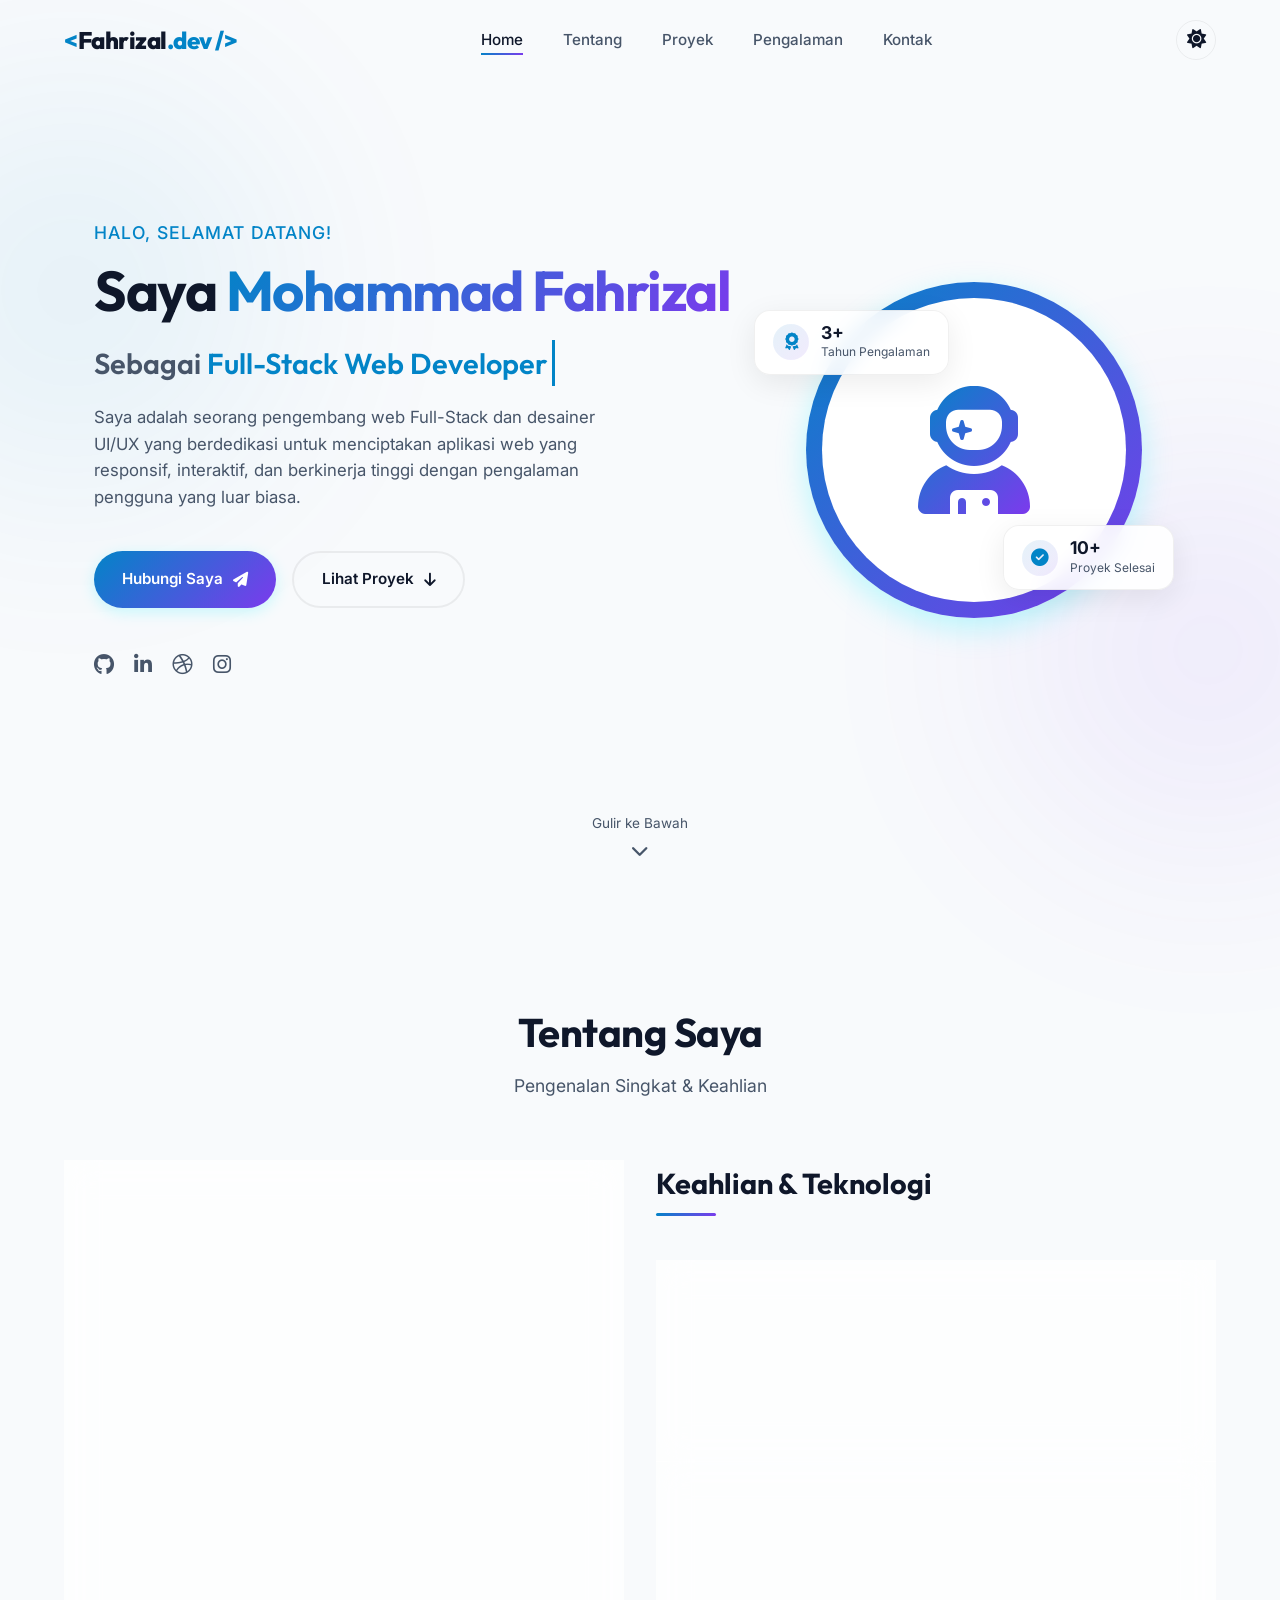
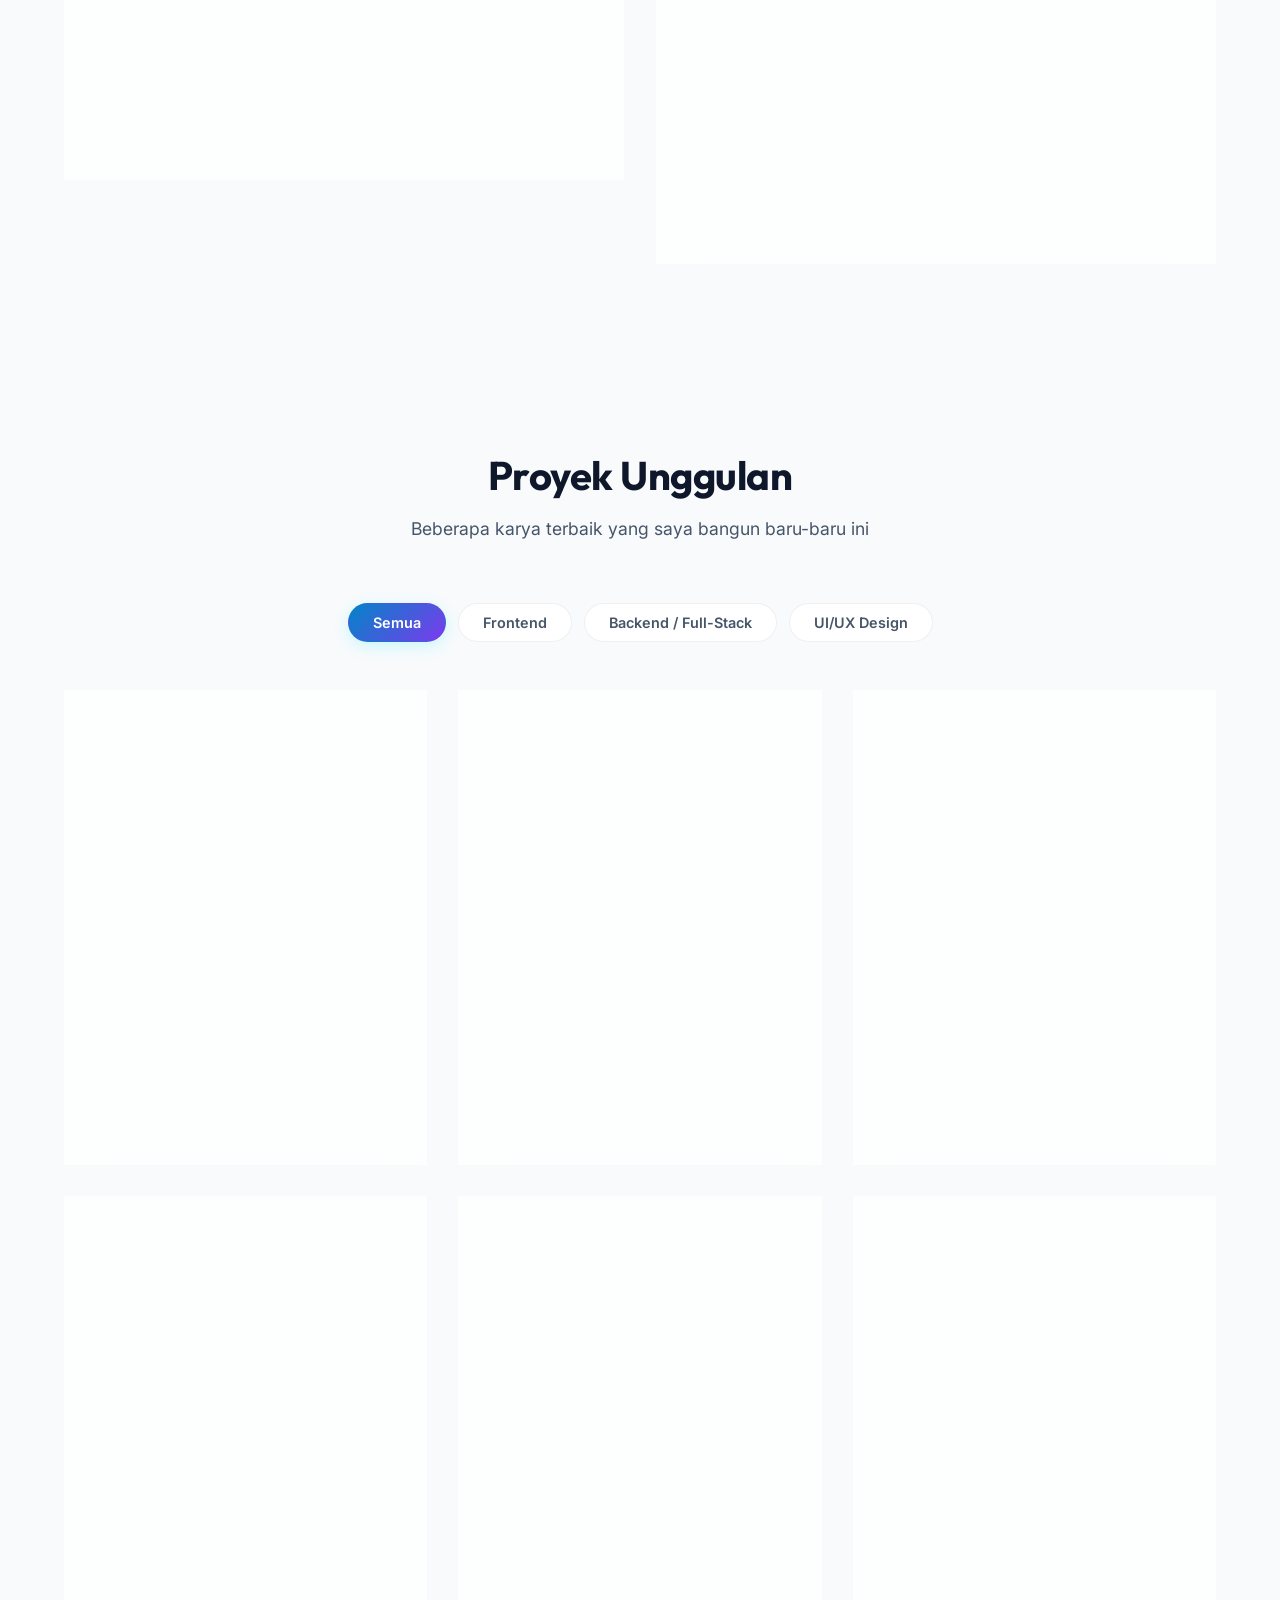
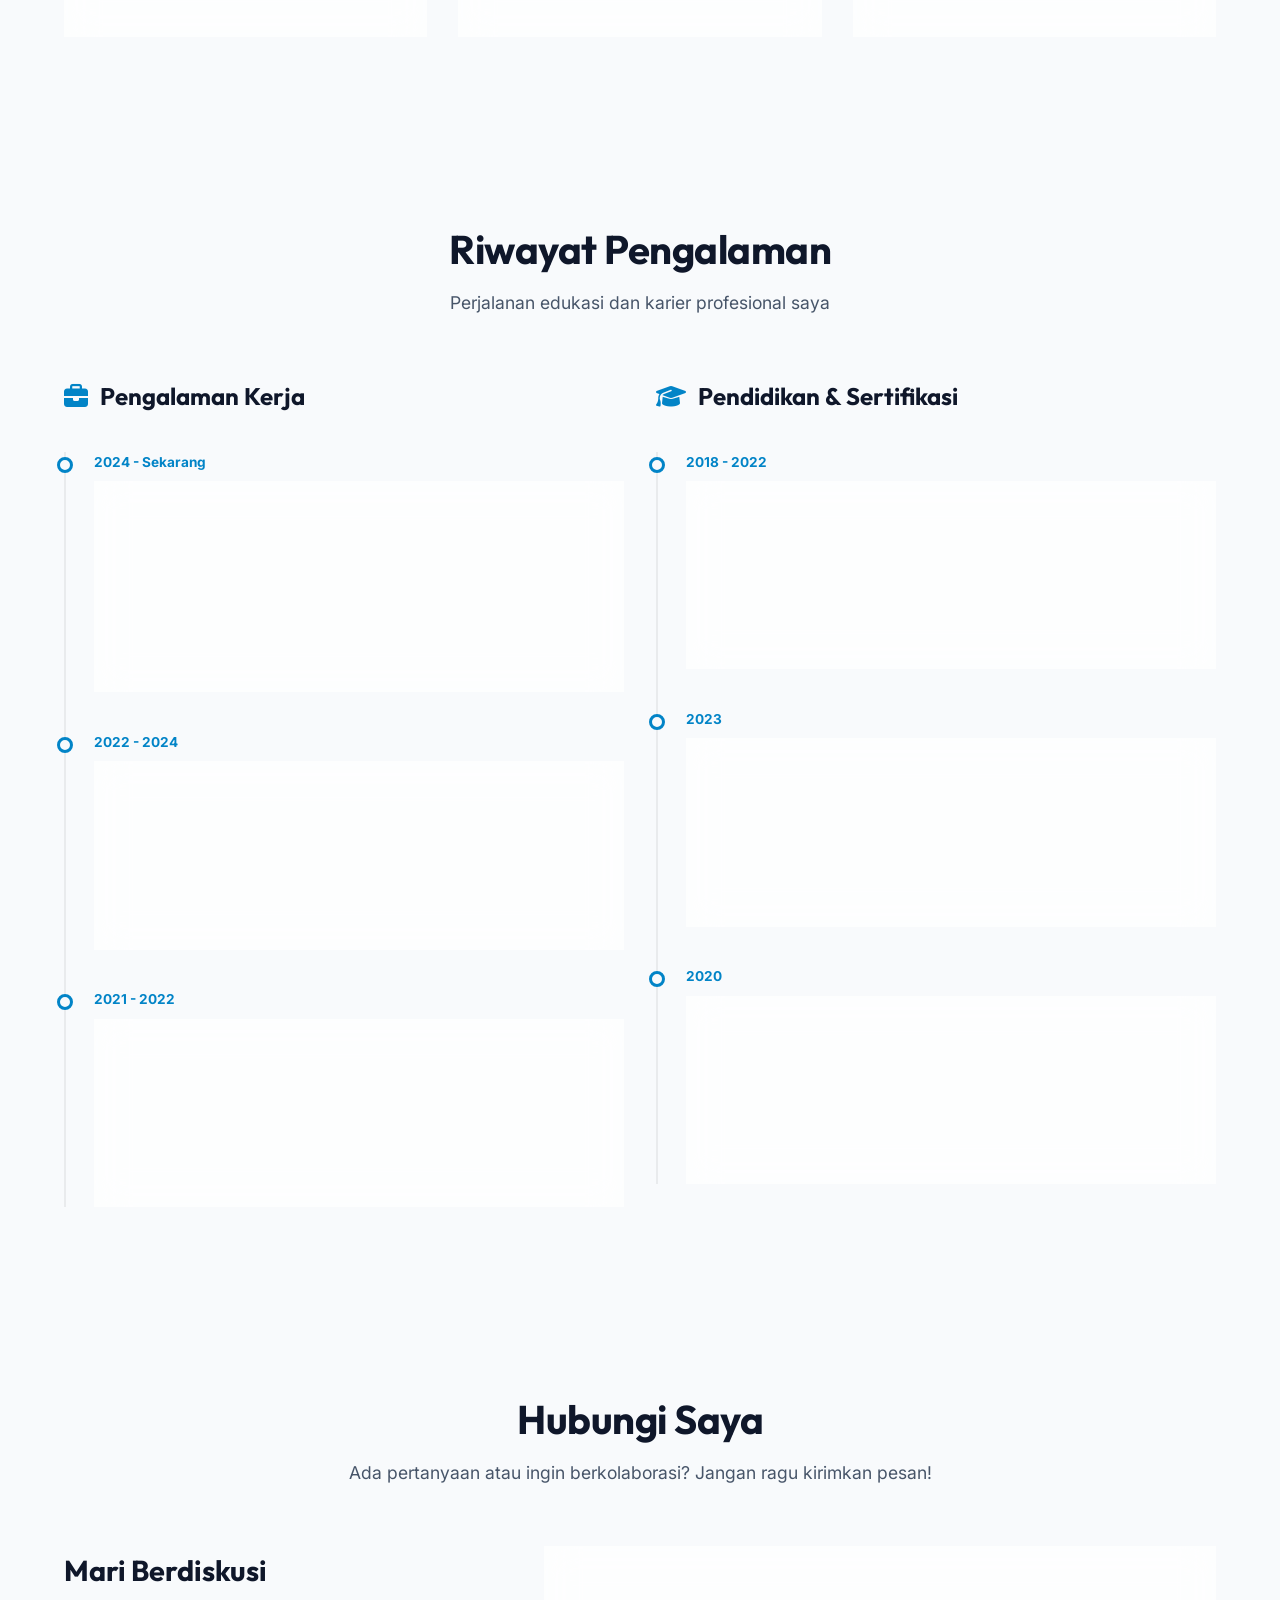
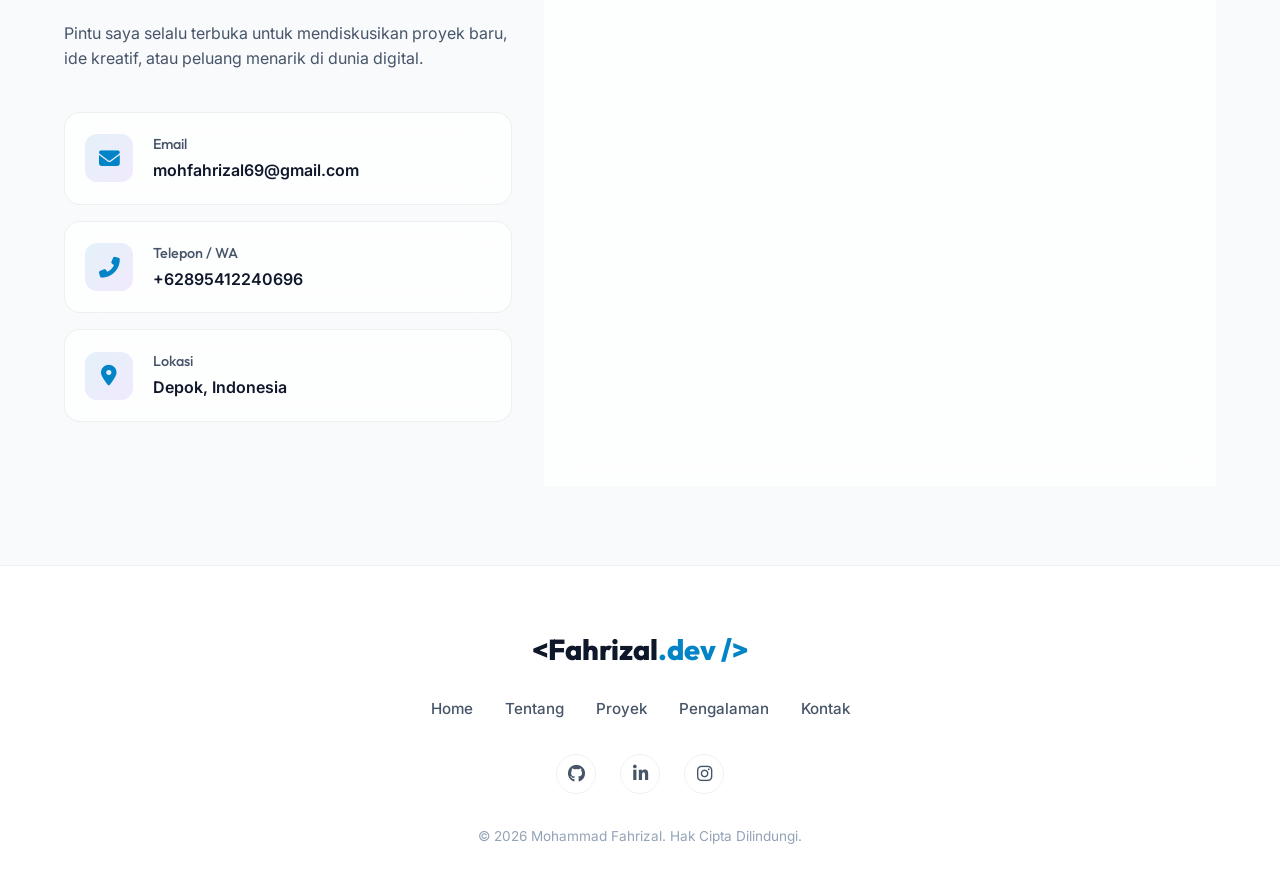
==== index.html @ 033b3521 "Add files via upload" ====
<!DOCTYPE html>
<html lang="id" data-theme="dark">

<head>
    <meta charset="UTF-8">
    <meta name="viewport" content="width=device-width, initial-scale=1.0">
    <meta name="description"
        content="Portofolio Mohammad Fahrizal - Full-Stack Web Developer & UI/UX Designer. Menampilkan proyek terbaru, keahlian, dan riwayat pengalaman.">
    <meta name="keywords"
        content="Mohammad Fahrizal, Portofolio, Web Developer, UI/UX Designer, Frontend Developer, Backend Developer, Indonesia">
    <meta name="author" content="Mohammad Fahrizal">
    <title>Mohammad Fahrizal | Portofolio Pribadi</title>

    <!-- Google Fonts -->
    <link rel="preconnect" href="https://fonts.googleapis.com">
    <link rel="preconnect" href="https://fonts.gstatic.com" crossorigin>
    <link
        href="https://fonts.googleapis.com/css2?family=Inter:wght@300;400;500;600;700&family=Outfit:wght@300;400;500;600;700;800&display=swap"
        rel="stylesheet">

    <!-- Font Awesome Icons -->
    <link rel="stylesheet" href="https://cdnjs.cloudflare.com/ajax/libs/font-awesome/6.4.0/css/all.min.css">

    <!-- Custom CSS -->
    <link rel="stylesheet" href="style.css">
</head>

<body>
    <!-- Background Elements -->
    <div class="blobblob blob-1"></div>
    <div class="blobblob blob-2"></div>

    <!-- Header / Navbar -->
    <header class="header" id="header">
        <div class="nav-container">
            <a href="#home" class="logo" id="nav-logo">
                <span class="logo-accent">&lt;</span>Fahrizal<span class="logo-accent">.dev /&gt;</span>
            </a>

            <nav class="nav-menu" id="nav-menu">
                <ul class="nav-list">
                    <li><a href="#home" class="nav-link active-link" id="link-home">Home</a></li>
                    <li><a href="#about" class="nav-link" id="link-about">Tentang</a></li>
                    <li><a href="#projects" class="nav-link" id="link-projects">Proyek</a></li>
                    <li><a href="#experience" class="nav-link" id="link-experience">Pengalaman</a></li>
                    <li><a href="#contact" class="nav-link" id="link-contact">Kontak</a></li>
                </ul>
            </nav>

            <div class="nav-actions">
                <!-- Theme Toggle Button -->
                <button class="theme-toggle" id="theme-toggle" aria-label="Ubah Tema">
                    <i class="fas fa-moon" id="theme-icon"></i>
                </button>

                <!-- Burger Button -->
                <button class="burger-menu" id="burger-menu" aria-label="Buka Menu">
                    <span class="bar"></span>
                    <span class="bar"></span>
                    <span class="bar"></span>
                </button>
            </div>
        </div>
    </header>

    <main>
        <!-- Home / Hero Section -->
        <section class="home section" id="home">
            <div class="home-container container grid">
                <div class="home-content">
                    <span class="home-subtitle" id="hero-subtitle-intro">Halo, Selamat Datang!</span>
                    <h1 class="home-title" id="hero-title">Saya <span class="gradient-text">Mohammad Fahrizal</span>
                    </h1>
                    <h2 class="home-typewriter">Sebagai <span id="typewriter-text" class="accent-text"></span><span
                            class="cursor">&nbsp;</span></h2>
                    <p class="home-description" id="hero-description">
                        Saya adalah seorang pengembang web Full-Stack dan desainer UI/UX yang berdedikasi untuk
                        menciptakan aplikasi web yang responsif, interaktif, dan berkinerja tinggi dengan pengalaman
                        pengguna yang luar biasa.
                    </p>
                    <div class="home-buttons">
                        <a href="#contact" class="btn btn-primary" id="btn-hero-contact">Hubungi Saya <i
                                class="fas fa-paper-plane"></i></a>
                        <a href="#projects" class="btn btn-outline" id="btn-hero-projects">Lihat Proyek <i
                                class="fas fa-arrow-down"></i></a>
                    </div>
                    <div class="home-social">
                        <a href="https://github.com" target="_blank" class="home-social-icon" id="hero-social-github"
                            title="GitHub"><i class="fab fa-github"></i></a>
                        <a href="https://linkedin.com" target="_blank" class="home-social-icon"
                            id="hero-social-linkedin" title="LinkedIn"><i class="fab fa-linkedin-in"></i></a>
                        <a href="https://dribbble.com" target="_blank" class="home-social-icon"
                            id="hero-social-dribbble" title="Dribbble"><i class="fab fa-dribbble"></i></a>
                        <a href="https://instagram.com" target="_blank" class="home-social-icon"
                            id="hero-social-instagram" title="Instagram"><i class="fab fa-instagram"></i></a>
                    </div>
                </div>
                <div class="home-img-container">
                    <div class="home-img-wrapper">
                        <!-- Profile Image Frame -->
                        <div class="home-img-bg"></div>
                        <div class="home-img-avatar">
                            <i class="fas fa-user-astronaut avatar-placeholder"></i>
                        </div>
                    </div>
                    <!-- Stats Floating Cards -->
                    <div class="floating-badge badge-1">
                        <span class="badge-icon"><i class="fas fa-award"></i></span>
                        <div class="badge-text">
                            <span class="badge-num">3+</span>
                            <span class="badge-title">Tahun Pengalaman</span>
                        </div>
                    </div>
                    <div class="floating-badge badge-2">
                        <span class="badge-icon"><i class="fas fa-check-circle"></i></span>
                        <div class="badge-text">
                            <span class="badge-num">10+</span>
                            <span class="badge-title">Proyek Selesai</span>
                        </div>
                    </div>
                </div>
            </div>
            <a href="#about" class="scroll-down" id="scroll-down-btn">
                <span class="scroll-down-text">Gulir ke Bawah</span>
                <i class="fas fa-chevron-down scroll-down-icon"></i>
            </a>
        </section>

        <!-- About Section -->
        <section class="about section" id="about">
            <h2 class="section-title text-center" id="about-section-title">Tentang Saya</h2>
            <span class="section-subtitle text-center" id="about-section-subtitle">Pengenalan Singkat & Keahlian</span>

            <div class="about-container container grid">
                <div class="about-info card glass">
                    <h3 class="about-heading" id="about-heading">Siapa Saya?</h3>
                    <p class="about-text" id="about-text-p1">
                        Saya adalah Web Developer yang berbasis di Indonesia. Saya memiliki passion yang mendalam
                        terhadap teknologi web, seni visual, dan desain antarmuka. Saya senang memecahkan masalah yang
                        kompleks dan mengubahnya menjadi aplikasi web yang intuitif dan elegan.
                    </p>
                    <p class="about-text" id="about-text-p2">
                        Dalam membangun aplikasi, saya selalu fokus pada kualitas kode, performa, aksesibilitas, dan
                        antarmuka pengguna yang menarik (UI/UX). Saya berkomitmen untuk terus belajar mengikuti
                        perkembangan teknologi terbaru guna memberikan solusi digital terbaik.
                    </p>
                    <div class="about-personal-details">
                        <div class="detail-item">
                            <span class="detail-label">Lokasi:</span>
                            <span class="detail-val">Depok, Indonesia</span>
                        </div>
                        <div class="detail-item">
                            <span class="detail-label">Status Pekerjaan:</span>
                            <span class="detail-val text-accent">Tersedia untuk Freelance & Full-time</span>
                        </div>
                    </div>
                    <div class="about-action">
                        <a href="#" class="btn btn-primary" id="btn-download-cv">Unduh CV <i
                                class="fas fa-download"></i></a>
                    </div>
                </div>

                <div class="about-skills">
                    <h3 class="about-heading" id="skills-heading">Keahlian & Teknologi</h3>
                    <div class="skills-categories">
                        <div class="skills-category card glass">
                            <h4 class="category-title"><i class="fas fa-code text-cyan"></i> Frontend</h4>
                            <div class="skills-tags">
                                <span class="skill-tag">HTML5</span>
                                <span class="skill-tag">CSS3 / SASS</span>
                                <span class="skill-tag">JavaScript (ES6+)</span>
                                <span class="skill-tag">TypeScript</span>
                                <span class="skill-tag">React.js</span>
                                <span class="skill-tag">Next.js</span>
                                <span class="skill-tag">TailwindCSS</span>
                            </div>
                        </div>

                        <div class="skills-category card glass">
                            <h4 class="category-title"><i class="fas fa-server text-purple"></i> Backend & DB</h4>
                            <div class="skills-tags">
                                <span class="skill-tag">Node.js</span>
                                <span class="skill-tag">Express.js</span>
                                <span class="skill-tag">RESTful API</span>
                                <span class="skill-tag">GraphQL</span>
                                <span class="skill-tag">MySQL / PostgreSQL</span>
                                <span class="skill-tag">MongoDB</span>
                                <span class="skill-tag">Firebase</span>
                            </div>
                        </div>

                        <div class="skills-category card glass">
                            <h4 class="category-title"><i class="fas fa-toolbox text-pink"></i> Tools & Desain</h4>
                            <div class="skills-tags">
                                <span class="skill-tag">Git / GitHub</span>
                                <span class="skill-tag">VS Code</span>
                                <span class="skill-tag">Figma</span>
                                <span class="skill-tag">Adobe Photoshop</span>
                                <span class="skill-tag">Docker</span>
                                <span class="skill-tag">Vercel / Netlify</span>
                            </div>
                        </div>
                    </div>
                </div>
            </div>
        </section>

        <!-- Projects Section -->
        <section class="projects section" id="projects">
            <h2 class="section-title text-center" id="projects-section-title">Proyek Unggulan</h2>
            <span class="section-subtitle text-center" id="projects-section-subtitle">Beberapa karya terbaik yang saya
                bangun baru-baru ini</span>

            <div class="projects-container container">
                <!-- Filter Tabs -->
                <div class="project-filters" id="project-filters">
                    <button class="filter-btn active" data-filter="all" id="filter-all">Semua</button>
                    <button class="filter-btn" data-filter="frontend" id="filter-frontend">Frontend</button>
                    <button class="filter-btn" data-filter="backend" id="filter-backend">Backend / Full-Stack</button>
                    <button class="filter-btn" data-filter="design" id="filter-design">UI/UX Design</button>
                </div>

                <!-- Projects Grid -->
                <div class="projects-grid" id="projects-grid">
                    <!-- Project 1 -->
                    <div class="project-card card glass" data-category="frontend" id="project-1">
                        <div class="project-img-wrapper">
                            <div class="project-img-placeholder gradient-1">
                                <i class="fas fa-shopping-cart project-icon"></i>
                            </div>
                            <div class="project-overlay">
                                <button class="btn btn-small btn-primary view-details-btn" data-project-id="1">Lihat
                                    Detail</button>
                            </div>
                        </div>
                        <div class="project-content">
                            <span class="project-category-tag">Frontend</span>
                            <h3 class="project-title">E-Commerce Space Store</h3>
                            <p class="project-desc">Aplikasi web toko online futuristik dengan tema antariksa, keranjang
                                belanja interaktif, dan checkout multi-langkah.</p>
                            <div class="project-tech-tags">
                                <span class="tech-tag">React.js</span>
                                <span class="tech-tag">Tailwind CSS</span>
                                <span class="tech-tag">Context API</span>
                            </div>
                        </div>
                    </div>

                    <!-- Project 2 -->
                    <div class="project-card card glass" data-category="backend" id="project-2">
                        <div class="project-img-wrapper">
                            <div class="project-img-placeholder gradient-2">
                                <i class="fas fa-tasks project-icon"></i>
                            </div>
                            <div class="project-overlay">
                                <button class="btn btn-small btn-primary view-details-btn" data-project-id="2">Lihat
                                    Detail</button>
                            </div>
                        </div>
                        <div class="project-content">
                            <span class="project-category-tag">Full-Stack</span>
                            <h3 class="project-title">Task Management API & Dashboard</h3>
                            <p class="project-desc">Sistem manajemen tugas tim dengan otentikasi JWT, role-based access
                                control, dan diagram analitik real-time.</p>
                            <div class="project-tech-tags">
                                <span class="tech-tag">Next.js</span>
                                <span class="tech-tag">Express.js</span>
                                <span class="tech-tag">MongoDB</span>
                            </div>
                        </div>
                    </div>

                    <!-- Project 3 -->
                    <div class="project-card card glass" data-category="design" id="project-3">
                        <div class="project-img-wrapper">
                            <div class="project-img-placeholder gradient-3">
                                <i class="fas fa-leaf project-icon"></i>
                            </div>
                            <div class="project-overlay">
                                <button class="btn btn-small btn-primary view-details-btn" data-project-id="3">Lihat
                                    Detail</button>
                            </div>
                        </div>
                        <div class="project-content">
                            <span class="project-category-tag">UI/UX Design</span>
                            <h3 class="project-title">EcoTravel Mobile App</h3>
                            <p class="project-desc">Desain antarmuka aplikasi pemesanan tiket wisata ramah lingkungan di
                                Figma, lengkap dengan prototipe interaktif.</p>
                            <div class="project-tech-tags">
                                <span class="tech-tag">Figma</span>
                                <span class="tech-tag">UI/UX</span>
                                <span class="tech-tag">Prototyping</span>
                            </div>
                        </div>
                    </div>

                    <!-- Project 4 -->
                    <div class="project-card card glass" data-category="frontend" id="project-4">
                        <div class="project-img-wrapper">
                            <div class="project-img-placeholder gradient-4">
                                <i class="fas fa-cloud-sun project-icon"></i>
                            </div>
                            <div class="project-overlay">
                                <button class="btn btn-small btn-primary view-details-btn" data-project-id="4">Lihat
                                    Detail</button>
                            </div>
                        </div>
                        <div class="project-content">
                            <span class="project-category-tag">Frontend</span>
                            <h3 class="project-title">Weather Dashboard Insight</h3>
                            <p class="project-desc">Peta pemantau cuaca interaktif dengan integrasi OpenWeatherMap API,
                                grafik perubahan suhu, dan ramalan 7 hari.</p>
                            <div class="project-tech-tags">
                                <span class="tech-tag">HTML5 / CSS3</span>
                                <span class="tech-tag">JavaScript ES6</span>
                                <span class="tech-tag">Chart.js</span>
                            </div>
                        </div>
                    </div>

                    <!-- Project 5 -->
                    <div class="project-card card glass" data-category="backend" id="project-5">
                        <div class="project-img-wrapper">
                            <div class="project-img-placeholder gradient-5">
                                <i class="fas fa-comments project-icon"></i>
                            </div>
                            <div class="project-overlay">
                                <button class="btn btn-small btn-primary view-details-btn" data-project-id="5">Lihat
                                    Detail</button>
                            </div>
                        </div>
                        <div class="project-content">
                            <span class="project-category-tag">Full-Stack</span>
                            <h3 class="project-title">ChatRoom App Real-time</h3>
                            <p class="project-desc">Aplikasi ruang obrolan langsung (real-time chat) berbasis kanal
                                dengan notifikasi instan dan berbagi berkas.</p>
                            <div class="project-tech-tags">
                                <span class="tech-tag">Node.js</span>
                                <span class="tech-tag">Socket.io</span>
                                <span class="tech-tag">React.js</span>
                            </div>
                        </div>
                    </div>

                    <!-- Project 6 -->
                    <div class="project-card card glass" data-category="design" id="project-6">
                        <div class="project-img-wrapper">
                            <div class="project-img-placeholder gradient-6">
                                <i class="fas fa-pizza-slice project-icon"></i>
                            </div>
                            <div class="project-overlay">
                                <button class="btn btn-small btn-primary view-details-btn" data-project-id="6">Lihat
                                    Detail</button>
                            </div>
                        </div>
                        <div class="project-content">
                            <span class="project-category-tag">UI/UX Design</span>
                            <h3 class="project-title">Foodiez Delivery UI Kit</h3>
                            <p class="project-desc">Desain sistem dan kit UI aplikasi pesan-antar makanan sehat, dengan
                                fokus pada navigasi cepat dan visual yang menggugah selera.</p>
                            <div class="project-tech-tags">
                                <span class="tech-tag">Figma</span>
                                <span class="tech-tag">Design System</span>
                                <span class="tech-tag">Wireframing</span>
                            </div>
                        </div>
                    </div>
                </div>
            </div>
        </section>

        <!-- Experience Timeline Section -->
        <section class="experience section" id="experience">
            <h2 class="section-title text-center" id="experience-section-title">Riwayat Pengalaman</h2>
            <span class="section-subtitle text-center" id="experience-section-subtitle">Perjalanan edukasi dan karier
                profesional saya</span>

            <div class="experience-container container grid">
                <!-- Pekerjaan -->
                <div class="timeline-wrapper">
                    <h3 class="timeline-title-main" id="work-experience-title"><i class="fas fa-briefcase"></i>
                        Pengalaman Kerja</h3>
                    <div class="timeline">
                        <div class="timeline-item">
                            <div class="timeline-dot"></div>
                            <div class="timeline-date">2024 - Sekarang</div>
                            <div class="timeline-content card glass">
                                <h4 class="timeline-item-title">Senior Web Developer</h4>
                                <p class="timeline-company">TechInnovate Solutions, Jakarta</p>
                                <p class="timeline-text">
                                    Memimpin tim pengembangan frontend untuk membangun sistem dashboard analitik
                                    internal berskala besar. Meningkatkan performa pemuatan aplikasi web sebesar 40%
                                    melalui teknik code-splitting dan optimasi bundel.
                                </p>
                            </div>
                        </div>

                        <div class="timeline-item">
                            <div class="timeline-dot"></div>
                            <div class="timeline-date">2022 - 2024</div>
                            <div class="timeline-content card glass">
                                <h4 class="timeline-item-title">Full-Stack Web Developer</h4>
                                <p class="timeline-company">NexaDigital Studio, Bandung</p>
                                <p class="timeline-text">
                                    Mengembangkan, memelihara, dan merilis 10+ proyek e-commerce dan aplikasi web kustom
                                    untuk klien berskala menengah. Bekerja dengan React, Node.js, Express, dan
                                    PostgreSQL.
                                </p>
                            </div>
                        </div>

                        <div class="timeline-item">
                            <div class="timeline-dot"></div>
                            <div class="timeline-date">2021 - 2022</div>
                            <div class="timeline-content card glass">
                                <h4 class="timeline-item-title">Junior Frontend Developer</h4>
                                <p class="timeline-company">CreativePixels Agency, Jakarta</p>
                                <p class="timeline-text">
                                    Mengkonversi desain Figma piksel-sempurna menjadi file HTML, CSS, dan JavaScript
                                    interaktif dengan transisi halus dan struktur SEO-friendly.
                                </p>
                            </div>
                        </div>
                    </div>
                </div>

                <!-- Pendidikan -->
                <div class="timeline-wrapper">
                    <h3 class="timeline-title-main" id="education-experience-title"><i
                            class="fas fa-graduation-cap"></i> Pendidikan & Sertifikasi</h3>
                    <div class="timeline">
                        <div class="timeline-item">
                            <div class="timeline-dot"></div>
                            <div class="timeline-date">2018 - 2022</div>
                            <div class="timeline-content card glass">
                                <h4 class="timeline-item-title">S1 Teknik Informatika</h4>
                                <p class="timeline-company">Universitas Bina Nusantara, Jakarta</p>
                                <p class="timeline-text">
                                    Lulus dengan predikat Cum Laude. Aktif dalam organisasi kemahasiswaan bidang riset
                                    pemrograman dan memenangkan kompetisi peretasan (Hackathon) tingkat kampus.
                                </p>
                            </div>
                        </div>

                        <div class="timeline-item">
                            <div class="timeline-dot"></div>
                            <div class="timeline-date">2023</div>
                            <div class="timeline-content card glass">
                                <h4 class="timeline-item-title">Certified React Developer</h4>
                                <p class="timeline-company">Udacity Academy / Google Career Certificates</p>
                                <p class="timeline-text">
                                    Program sertifikasi intensif mencakup State Management lanjut (Redux, Context API),
                                    optimalisasi performa React, Hooks kustom, dan pengujian komponen.
                                </p>
                            </div>
                        </div>

                        <div class="timeline-item">
                            <div class="timeline-dot"></div>
                            <div class="timeline-date">2020</div>
                            <div class="timeline-content card glass">
                                <h4 class="timeline-item-title">UI/UX Specialization Course</h4>
                                <p class="timeline-company">Interaction Design Foundation (IxDF)</p>
                                <p class="timeline-text">
                                    Mempelajari prinsip desain antarmuka, psikologi pengguna, riset persona,
                                    wireframing, perancangan prototipe interaktif, dan uji keterpakaian (usability
                                    testing).
                                </p>
                            </div>
                        </div>
                    </div>
                </div>
            </div>
        </section>

        <!-- Contact Section -->
        <section class="contact section" id="contact">
            <h2 class="section-title text-center" id="contact-section-title">Hubungi Saya</h2>
            <span class="section-subtitle text-center" id="contact-section-subtitle">Ada pertanyaan atau ingin
                berkolaborasi? Jangan ragu kirimkan pesan!</span>

            <div class="contact-container container grid">
                <!-- Info Kontak -->
                <div class="contact-info">
                    <h3 class="contact-heading" id="contact-info-heading">Mari Berdiskusi</h3>
                    <p class="contact-text" id="contact-info-text">
                        Pintu saya selalu terbuka untuk mendiskusikan proyek baru, ide kreatif, atau peluang menarik di
                        dunia digital.
                    </p>

                    <div class="contact-details">
                        <div class="contact-card card glass">
                            <i class="fas fa-envelope contact-card-icon"></i>
                            <div>
                                <h4 class="contact-card-title">Email</h4>
                                <a href="mailto:mohfahrizal69@gmail.com"
                                    class="contact-card-link">mohfahrizal69@gmail.com</a>
                            </div>
                        </div>

                        <div class="contact-card card glass">
                            <i class="fas fa-phone-alt contact-card-icon"></i>
                            <div>
                                <h4 class="contact-card-title">Telepon / WA</h4>
                                <a href="https://wa.me/62895412240696" target="_blank"
                                    class="contact-card-link">+62895412240696</a>
                            </div>
                        </div>

                        <div class="contact-card card glass">
                            <i class="fas fa-map-marker-alt contact-card-icon"></i>
                            <div>
                                <h4 class="contact-card-title">Lokasi</h4>
                                <span class="contact-card-text">Depok, Indonesia</span>
                            </div>
                        </div>
                    </div>
                </div>

                <!-- Formulir Kontak -->
                <div class="contact-form-wrapper card glass">
                    <form action="#" class="contact-form" id="contact-form">
                        <div class="form-grid">
                            <div class="form-group">
                                <label for="form-name" class="form-label">Nama Lengkap</label>
                                <input type="text" id="form-name" name="name" class="form-input"
                                    placeholder="Masukkan nama Anda" required>
                                <span class="form-error" id="name-error">Nama tidak boleh kosong</span>
                            </div>

                            <div class="form-group">
                                <label for="form-email" class="form-label">Alamat Email</label>
                                <input type="email" id="form-email" name="email" class="form-input"
                                    placeholder="Masukkan email Anda" required>
                                <span class="form-error" id="email-error">Masukkan email yang valid</span>
                            </div>
                        </div>

                        <div class="form-group">
                            <label for="form-subject" class="form-label">Subjek</label>
                            <input type="text" id="form-subject" name="subject" class="form-input"
                                placeholder="Subjek pesan" required>
                            <span class="form-error" id="subject-error">Subjek tidak boleh kosong</span>
                        </div>

                        <div class="form-group">
                            <label for="form-message" class="form-label">Pesan</label>
                            <textarea id="form-message" name="message" class="form-input form-textarea"
                                placeholder="Tuliskan pesan Anda di sini..." required></textarea>
                            <span class="form-error" id="message-error">Pesan tidak boleh kosong</span>
                        </div>

                        <button type="submit" class="btn btn-primary btn-block" id="btn-submit-contact">
                            <span>Kirim Pesan</span> <i class="fas fa-paper-plane"></i>
                        </button>

                        <!-- Form Status Message -->
                        <div class="form-status" id="form-status">
                            <!-- Succes or Error message populated via JS -->
                        </div>
                    </form>
                </div>
            </div>
        </section>
    </main>

    <!-- Footer -->
    <footer class="footer">
        <div class="footer-container container">
            <h2 class="footer-logo">&lt;Fahrizal<span class="logo-accent">.dev /&gt;</span></h2>
            <ul class="footer-links">
                <li><a href="#home">Home</a></li>
                <li><a href="#about">Tentang</a></li>
                <li><a href="#projects">Proyek</a></li>
                <li><a href="#experience">Pengalaman</a></li>
                <li><a href="#contact">Kontak</a></li>
            </ul>
            <div class="footer-social">
                <a href="https://github.com" target="_blank" class="footer-social-icon"><i
                        class="fab fa-github"></i></a>
                <a href="https://linkedin.com" target="_blank" class="footer-social-icon"><i
                        class="fab fa-linkedin-in"></i></a>
                <a href="https://instagram.com" target="_blank" class="footer-social-icon"><i
                        class="fab fa-instagram"></i></a>
            </div>
            <p class="footer-copy">&copy; 2026 Mohammad Fahrizal. Hak Cipta Dilindungi.</p>
        </div>
    </footer>

    <!-- Back to Top -->
    <a href="#home" class="scroll-top" id="scroll-top" aria-label="Kembali ke Atas">
        <i class="fas fa-arrow-up"></i>
    </a>

    <!-- Project Details Modal (Hidden by Default) -->
    <div class="modal" id="project-modal" aria-hidden="true" role="dialog">
        <div class="modal-overlay" id="modal-overlay"></div>
        <div class="modal-container card glass">
            <button class="modal-close" id="modal-close" aria-label="Tutup Detail Proyek">
                <i class="fas fa-times"></i>
            </button>
            <div class="modal-content" id="modal-content-area">
                <!-- Populated Dynamically via JavaScript -->
            </div>
        </div>
    </div>

    <!-- Custom Script -->
    <script src="script.js"></script>
</body>

</html>
---- style.css ----
/* ==========================================
   DESIGN SYSTEM & VARIABLES
   ========================================== */
:root {
    /* Color Palette - Dark Theme (Default) */
    --bg-primary: #0b0f19;
    --bg-secondary: #111827;
    --bg-card: rgba(17, 24, 39, 0.7);
    --border-color: rgba(255, 255, 255, 0.08);
    
    --text-primary: #f3f4f6;
    --text-secondary: #9ca3af;
    --text-muted: #6b7280;
    
    --accent-color: #00f2fe;
    --accent-secondary: #9b5de5;
    --accent-pink: #ff007f;
    --gradient-accent: linear-gradient(135deg, #00f2fe 0%, #9b5de5 100%);
    --gradient-badge: linear-gradient(135deg, rgba(0, 242, 254, 0.1) 0%, rgba(155, 93, 229, 0.1) 100%);
    --glow-shadow: 0 0 20px rgba(0, 242, 254, 0.15);
    
    /* Layout */
    --header-height: 80px;
    --border-radius-sm: 8px;
    --border-radius-md: 16px;
    --border-radius-lg: 24px;
    --transition-fast: 0.2s ease;
    --transition-normal: 0.3s ease;
    --transition-slow: 0.5s ease;
}

/* Light Theme Variables */
[data-theme="light"] {
    --bg-primary: #f8fafc;
    --bg-secondary: #ffffff;
    --bg-card: rgba(255, 255, 255, 0.75);
    --border-color: rgba(0, 0, 0, 0.06);
    
    --text-primary: #0f172a;
    --text-secondary: #475569;
    --text-muted: #94a3b8;
    
    --accent-color: #0284c7;
    --accent-secondary: #7c3aed;
    --accent-pink: #db2777;
    --gradient-accent: linear-gradient(135deg, #0284c7 0%, #7c3aed 100%);
    --gradient-badge: linear-gradient(135deg, rgba(2, 132, 199, 0.1) 0%, rgba(124, 58, 237, 0.1) 100%);
    --glow-shadow: 0 4px 20px rgba(2, 132, 199, 0.1);
}

/* ==========================================
   BASE & RESET STYLES
   ========================================== */
* {
    margin: 0;
    padding: 0;
    box-sizing: border-box;
}

html {
    scroll-behavior: smooth;
}

body {
    font-family: 'Inter', sans-serif;
    background-color: var(--bg-primary);
    color: var(--text-primary);
    line-height: 1.6;
    overflow-x: hidden;
    transition: background-color var(--transition-normal), color var(--transition-normal);
}

h1, h2, h3, h4, h5, h6 {
    font-family: 'Outfit', sans-serif;
    font-weight: 700;
    color: var(--text-primary);
}

a {
    text-decoration: none;
    color: inherit;
    transition: color var(--transition-fast);
}

ul {
    list-style: none;
}

img {
    max-width: 100%;
    height: auto;
    display: block;
}

button, input, textarea {
    font-family: inherit;
    font-size: inherit;
    border: none;
    outline: none;
    background: none;
}

/* Custom Scrollbar */
::-webkit-scrollbar {
    width: 8px;
}

::-webkit-scrollbar-track {
    background: var(--bg-primary);
}

::-webkit-scrollbar-thumb {
    background: var(--border-color);
    border-radius: 4px;
}

::-webkit-scrollbar-thumb:hover {
    background: var(--text-muted);
}

/* ==========================================
   REUSABLE UTILITIES & LAYOUTS
   ========================================== */
.container {
    max-width: 1200px;
    margin: 0 auto;
    padding: 0 24px;
}

.grid {
    display: grid;
    gap: 32px;
}

.section {
    padding: 100px 0 80px;
}

.section-title {
    font-size: 2.5rem;
    margin-bottom: 8px;
    position: relative;
    letter-spacing: -0.5px;
}

.section-subtitle {
    display: block;
    font-size: 1.1rem;
    color: var(--text-secondary);
    margin-bottom: 60px;
    font-weight: 400;
}

.text-center {
    text-align: center;
}

.text-accent {
    color: var(--accent-color);
}

.gradient-text {
    background: var(--gradient-accent);
    -webkit-background-clip: text;
    -webkit-text-fill-color: transparent;
    background-clip: text;
}

.accent-text {
    color: var(--accent-color);
}

/* Glassmorphism Card Style */
.card.glass {
    background: var(--bg-card);
    backdrop-filter: blur(16px) saturate(120%);
    -webkit-backdrop-filter: blur(16px) saturate(120%);
    border: 1px solid var(--border-color);
    border-radius: var(--border-radius-md);
    transition: transform var(--transition-normal), box-shadow var(--transition-normal), border-color var(--transition-normal);
}

.card.glass:hover {
    transform: translateY(-5px);
    border-color: rgba(0, 242, 254, 0.3);
    box-shadow: var(--glow-shadow);
}

/* Buttons */
.btn {
    display: inline-flex;
    align-items: center;
    justify-content: center;
    gap: 10px;
    padding: 14px 28px;
    border-radius: 50px;
    font-weight: 600;
    font-size: 0.95rem;
    cursor: pointer;
    transition: all var(--transition-normal);
}

.btn-primary {
    background: var(--gradient-accent);
    color: #ffffff;
    box-shadow: 0 4px 15px rgba(0, 242, 254, 0.2);
}

.btn-primary:hover {
    box-shadow: 0 6px 20px rgba(0, 242, 254, 0.4);
    transform: translateY(-2px);
}

.btn-outline {
    border: 2px solid var(--border-color);
    color: var(--text-primary);
}

.btn-outline:hover {
    background: var(--gradient-accent);
    color: #ffffff;
    border-color: transparent;
    transform: translateY(-2px);
    box-shadow: 0 6px 20px rgba(0, 242, 254, 0.2);
}

.btn-small {
    padding: 8px 16px;
    font-size: 0.85rem;
}

.btn-block {
    width: 100%;
}

/* Ambient Background Blobs */
.blobblob {
    position: absolute;
    width: 400px;
    height: 400px;
    border-radius: 50%;
    filter: blur(120px);
    opacity: 0.15;
    z-index: -2;
    pointer-events: none;
    transition: all var(--transition-slow);
}

[data-theme="light"] .blobblob {
    opacity: 0.08;
}

.blob-1 {
    top: 10%;
    left: -10%;
    background-color: var(--accent-color);
    animation: floatBlob 20s infinite alternate;
}

.blob-2 {
    top: 50%;
    right: -10%;
    background-color: var(--accent-secondary);
    animation: floatBlob 25s infinite alternate-reverse;
}

@keyframes floatBlob {
    0% { transform: translate(0, 0) scale(1); }
    50% { transform: translate(50px, -80px) scale(1.1); }
    100% { transform: translate(-30px, 40px) scale(0.9); }
}

/* ==========================================
   HEADER & NAVIGATION
   ========================================== */
.header {
    position: fixed;
    top: 0;
    left: 0;
    width: 100%;
    height: var(--header-height);
    z-index: 100;
    transition: background-color var(--transition-normal), border-bottom var(--transition-normal);
}

.header.scroll-header {
    background-color: rgba(11, 15, 25, 0.8);
    backdrop-filter: blur(12px);
    border-bottom: 1px solid var(--border-color);
}

[data-theme="light"] .header.scroll-header {
    background-color: rgba(248, 250, 252, 0.8);
}

.nav-container {
    height: 100%;
    display: flex;
    align-items: center;
    justify-content: space-between;
    max-width: 1200px;
    margin: 0 auto;
    padding: 0 24px;
}

.logo {
    font-family: 'Outfit', sans-serif;
    font-size: 1.5rem;
    font-weight: 800;
    color: var(--text-primary);
    letter-spacing: -0.5px;
}

.logo-accent {
    color: var(--accent-color);
}

.nav-list {
    display: flex;
    gap: 40px;
}

.nav-link {
    font-weight: 500;
    font-size: 0.95rem;
    color: var(--text-secondary);
    position: relative;
}

.nav-link:hover, .nav-link.active-link {
    color: var(--text-primary);
}

.nav-link::after {
    content: '';
    position: absolute;
    width: 0;
    height: 2px;
    bottom: -6px;
    left: 0;
    background: var(--gradient-accent);
    transition: width var(--transition-normal);
}

.nav-link:hover::after, .nav-link.active-link::after {
    width: 100%;
}

.nav-actions {
    display: flex;
    align-items: center;
    gap: 16px;
}

.theme-toggle {
    font-size: 1.2rem;
    color: var(--text-primary);
    cursor: pointer;
    width: 40px;
    height: 40px;
    display: flex;
    align-items: center;
    justify-content: center;
    border-radius: 50%;
    border: 1px solid var(--border-color);
    transition: background-color var(--transition-fast);
}

.theme-toggle:hover {
    background-color: var(--border-color);
}

.burger-menu {
    display: none;
    flex-direction: column;
    justify-content: space-between;
    width: 30px;
    height: 20px;
    cursor: pointer;
}

.burger-menu .bar {
    width: 100%;
    height: 2px;
    background-color: var(--text-primary);
    border-radius: 2px;
    transition: all var(--transition-fast);
}

/* Mobile Navbar Active Menu */
@media screen and (max-width: 768px) {
    .burger-menu {
        display: flex;
    }
    
    .nav-menu {
        position: fixed;
        top: var(--header-height);
        right: -100%;
        width: 80%;
        max-width: 300px;
        height: calc(100vh - var(--header-height));
        background-color: var(--bg-secondary);
        border-left: 1px solid var(--border-color);
        padding: 40px 24px;
        transition: right var(--transition-normal);
        z-index: 99;
    }
    
    .nav-menu.show-menu {
        right: 0;
    }
    
    .nav-list {
        flex-direction: column;
        gap: 32px;
    }
    
    .nav-link {
        font-size: 1.1rem;
    }
    
    /* Burger Menu Animations */
    .burger-menu.active .bar:nth-child(1) {
        transform: translateY(9px) rotate(45deg);
    }
    .burger-menu.active .bar:nth-child(2) {
        opacity: 0;
    }
    .burger-menu.active .bar:nth-child(3) {
        transform: translateY(-9px) rotate(-45deg);
    }
}

/* ==========================================
   HOME / HERO SECTION
   ========================================== */
.home {
    min-height: 100vh;
    display: flex;
    align-items: center;
    position: relative;
    padding-top: var(--header-height);
}

.home-container {
    grid-template-columns: 1.2fr 0.8fr;
    align-items: center;
}

.home-subtitle {
    display: block;
    font-size: 1.1rem;
    font-weight: 500;
    color: var(--accent-color);
    margin-bottom: 12px;
    letter-spacing: 1px;
    text-transform: uppercase;
}

.home-title {
    font-size: 3.5rem;
    line-height: 1.15;
    margin-bottom: 16px;
    letter-spacing: -1.5px;
}

.home-typewriter {
    font-size: 1.8rem;
    font-weight: 600;
    color: var(--text-secondary);
    margin-bottom: 24px;
    height: 40px; /* Prevent layout shift */
}

.cursor {
    display: inline-block;
    width: 3px;
    background-color: var(--accent-color);
    margin-left: 4px;
    animation: blinkCursor 0.8s infinite;
}

@keyframes blinkCursor {
    0%, 100% { opacity: 0; }
    50% { opacity: 1; }
}

.home-description {
    color: var(--text-secondary);
    font-size: 1.05rem;
    margin-bottom: 40px;
    max-width: 550px;
}

.home-buttons {
    display: flex;
    gap: 16px;
    margin-bottom: 40px;
}

.home-social {
    display: flex;
    gap: 20px;
}

.home-social-icon {
    font-size: 1.3rem;
    color: var(--text-secondary);
    transition: color var(--transition-fast), transform var(--transition-fast);
}

.home-social-icon:hover {
    color: var(--accent-color);
    transform: translateY(-3px);
}

/* Hero Avatar Visual Frame */
.home-img-container {
    position: relative;
    justify-self: center;
    width: 320px;
    height: 320px;
}

.home-img-wrapper {
    position: relative;
    width: 100%;
    height: 100%;
    border-radius: 50%;
    display: flex;
    align-items: center;
    justify-content: center;
    z-index: 1;
}

.home-img-bg {
    position: absolute;
    width: 105%;
    height: 105%;
    border-radius: 50%;
    background: var(--gradient-accent);
    z-index: -1;
    animation: rotateGradient 10s linear infinite;
    box-shadow: 0 10px 30px rgba(0, 242, 254, 0.25);
}

@keyframes rotateGradient {
    0% { transform: rotate(0deg); }
    100% { transform: rotate(360deg); }
}

.home-img-avatar {
    width: 95%;
    height: 95%;
    background-color: var(--bg-secondary);
    border-radius: 50%;
    display: flex;
    align-items: center;
    justify-content: center;
    overflow: hidden;
}

.avatar-placeholder {
    font-size: 8rem;
    color: var(--text-muted);
    background: var(--gradient-accent);
    -webkit-background-clip: text;
    -webkit-text-fill-color: transparent;
    background-clip: text;
    animation: floatIcon 6s ease-in-out infinite;
}

@keyframes floatIcon {
    0%, 100% { transform: translateY(0); }
    50% { transform: translateY(-10px); }
}

/* Floating Badges */
.floating-badge {
    position: absolute;
    background: rgba(17, 24, 39, 0.85);
    backdrop-filter: blur(10px);
    border: 1px solid var(--border-color);
    border-radius: var(--border-radius-md);
    padding: 12px 18px;
    display: flex;
    align-items: center;
    gap: 12px;
    box-shadow: 0 8px 30px rgba(0, 0, 0, 0.3);
    z-index: 2;
}

[data-theme="light"] .floating-badge {
    background: rgba(255, 255, 255, 0.9);
    box-shadow: 0 8px 30px rgba(0, 0, 0, 0.08);
}

.badge-icon {
    width: 36px;
    height: 36px;
    border-radius: 50%;
    background: var(--gradient-badge);
    display: flex;
    align-items: center;
    justify-content: center;
    font-size: 1.1rem;
    color: var(--accent-color);
}

.badge-text {
    display: flex;
    flex-direction: column;
}

.badge-num {
    font-size: 1.1rem;
    font-weight: 700;
    color: var(--text-primary);
    line-height: 1.1;
}

.badge-title {
    font-size: 0.75rem;
    color: var(--text-secondary);
}

.badge-1 {
    top: 20px;
    left: -60px;
    animation: floatBadge1 5s ease-in-out infinite alternate;
}

.badge-2 {
    bottom: 20px;
    right: -40px;
    animation: floatBadge2 5s ease-in-out infinite alternate-reverse;
}

@keyframes floatBadge1 {
    0% { transform: translateY(0); }
    100% { transform: translateY(-10px); }
}

@keyframes floatBadge2 {
    0% { transform: translateY(0); }
    100% { transform: translateY(12px); }
}

/* Scroll Down Indicator */
.scroll-down {
    position: absolute;
    bottom: 40px;
    left: 50%;
    transform: translateX(-50%);
    display: flex;
    flex-direction: column;
    align-items: center;
    gap: 8px;
    font-size: 0.85rem;
    color: var(--text-secondary);
}

.scroll-down:hover {
    color: var(--text-primary);
}

.scroll-down-icon {
    font-size: 1.1rem;
    animation: bounceIcon 1.5s infinite;
}

@keyframes bounceIcon {
    0%, 20%, 50%, 80%, 100% { transform: translateY(0); }
    40% { transform: translateY(-6px); }
    60% { transform: translateY(-3px); }
}

/* ==========================================
   ABOUT & SKILLS SECTION
   ========================================== */
.about-container {
    grid-template-columns: 1fr 1fr;
    align-items: flex-start;
}

.about-info {
    padding: 40px;
}

.about-heading {
    font-size: 1.8rem;
    margin-bottom: 20px;
    position: relative;
    padding-bottom: 10px;
}

.about-heading::after {
    content: '';
    position: absolute;
    left: 0;
    bottom: 0;
    width: 60px;
    height: 3px;
    background: var(--gradient-accent);
    border-radius: 2px;
}

.about-text {
    color: var(--text-secondary);
    margin-bottom: 20px;
}

.about-personal-details {
    margin-top: 30px;
    margin-bottom: 40px;
}

.detail-item {
    display: flex;
    margin-bottom: 12px;
}

.detail-label {
    font-weight: 600;
    min-width: 140px;
    color: var(--text-primary);
}

.detail-val {
    color: var(--text-secondary);
}

/* Skills Categories */
.about-skills {
    display: flex;
    flex-direction: column;
    gap: 24px;
}

.skills-category {
    padding: 30px;
}

.category-title {
    font-size: 1.15rem;
    margin-bottom: 20px;
    display: flex;
    align-items: center;
    gap: 12px;
}

.skills-tags {
    display: flex;
    flex-wrap: wrap;
    gap: 10px;
}

.skill-tag {
    background-color: var(--bg-primary);
    border: 1px solid var(--border-color);
    color: var(--text-secondary);
    padding: 8px 16px;
    border-radius: 50px;
    font-size: 0.85rem;
    font-weight: 500;
    transition: all var(--transition-fast);
}

.skill-tag:hover {
    color: var(--accent-color);
    border-color: var(--accent-color);
    transform: scale(1.05);
}

.text-cyan { color: #00f2fe; }
.text-purple { color: #9b5de5; }
.text-pink { color: #ff007f; }

/* ==========================================
   PROJECTS GALLERY
   ========================================== */
.project-filters {
    display: flex;
    justify-content: center;
    gap: 12px;
    margin-bottom: 48px;
    flex-wrap: wrap;
}

.filter-btn {
    padding: 10px 24px;
    border-radius: 50px;
    background-color: var(--bg-secondary);
    border: 1px solid var(--border-color);
    color: var(--text-secondary);
    cursor: pointer;
    font-weight: 600;
    font-size: 0.9rem;
    transition: all var(--transition-fast);
}

.filter-btn:hover, .filter-btn.active {
    background: var(--gradient-accent);
    color: #ffffff;
    border-color: transparent;
    box-shadow: 0 4px 15px rgba(0, 242, 254, 0.2);
}

.projects-grid {
    display: grid;
    grid-template-columns: repeat(auto-fill, minmax(320px, 1fr));
    gap: 32px;
}

.project-card {
    display: flex;
    flex-direction: column;
    height: 100%;
    overflow: hidden;
}

.project-img-wrapper {
    position: relative;
    height: 200px;
    overflow: hidden;
    border-bottom: 1px solid var(--border-color);
}

.project-img-placeholder {
    width: 100%;
    height: 100%;
    display: flex;
    align-items: center;
    justify-content: center;
    font-size: 3.5rem;
    color: rgba(255, 255, 255, 0.85);
    transition: transform var(--transition-slow);
}

.gradient-1 { background: linear-gradient(135deg, #1d976c 0%, #93f9b9 100%); }
.gradient-2 { background: linear-gradient(135deg, #4e54c8 0%, #8f94fb 100%); }
.gradient-3 { background: linear-gradient(135deg, #ff416c 0%, #ff4b2b 100%); }
.gradient-4 { background: linear-gradient(135deg, #f12711 0%, #f5af19 100%); }
.gradient-5 { background: linear-gradient(135deg, #00c6ff 0%, #0072ff 100%); }
.gradient-6 { background: linear-gradient(135deg, #9b5de5 0%, #f15bb5 100%); }

.project-overlay {
    position: absolute;
    top: 0;
    left: 0;
    width: 100%;
    height: 100%;
    background-color: rgba(11, 15, 25, 0.7);
    backdrop-filter: blur(4px);
    display: flex;
    align-items: center;
    justify-content: center;
    opacity: 0;
    transition: opacity var(--transition-normal);
}

.project-card:hover .project-overlay {
    opacity: 1;
}

.project-card:hover .project-img-placeholder {
    transform: scale(1.1);
}

.project-content {
    padding: 24px;
    display: flex;
    flex-direction: column;
    flex-grow: 1;
}

.project-category-tag {
    font-size: 0.75rem;
    text-transform: uppercase;
    font-weight: 700;
    color: var(--accent-color);
    letter-spacing: 1px;
    margin-bottom: 8px;
}

.project-title {
    font-size: 1.3rem;
    margin-bottom: 12px;
}

.project-desc {
    color: var(--text-secondary);
    font-size: 0.9rem;
    margin-bottom: 20px;
    flex-grow: 1;
}

.project-tech-tags {
    display: flex;
    flex-wrap: wrap;
    gap: 8px;
}

.tech-tag {
    background-color: rgba(255, 255, 255, 0.04);
    border: 1px solid var(--border-color);
    padding: 4px 10px;
    border-radius: 4px;
    font-size: 0.75rem;
    color: var(--text-secondary);
}

[data-theme="light"] .tech-tag {
    background-color: rgba(0, 0, 0, 0.03);
}

/* ==========================================
   EXPERIENCE & EDUCATION TIMELINE
   ========================================== */
.experience-container {
    grid-template-columns: 1fr 1fr;
}

.timeline-title-main {
    font-size: 1.5rem;
    margin-bottom: 36px;
    display: flex;
    align-items: center;
    gap: 12px;
    color: var(--text-primary);
}

.timeline-title-main i {
    color: var(--accent-color);
}

.timeline {
    position: relative;
    padding-left: 28px;
    border-left: 2px solid var(--border-color);
}

.timeline-item {
    position: relative;
    margin-bottom: 40px;
}

.timeline-item:last-child {
    margin-bottom: 0;
}

.timeline-dot {
    position: absolute;
    left: -37px;
    top: 5px;
    width: 16px;
    height: 16px;
    border-radius: 50%;
    background-color: var(--bg-primary);
    border: 3px solid var(--accent-color);
    transition: all var(--transition-fast);
}

.timeline-item:hover .timeline-dot {
    background-color: var(--accent-color);
    box-shadow: 0 0 10px var(--accent-color);
}

.timeline-date {
    font-size: 0.85rem;
    font-weight: 700;
    color: var(--accent-color);
    margin-bottom: 8px;
}

.timeline-content {
    padding: 24px;
}

.timeline-item-title {
    font-size: 1.15rem;
    margin-bottom: 4px;
}

.timeline-company {
    font-size: 0.9rem;
    color: var(--text-secondary);
    font-weight: 500;
    margin-bottom: 12px;
}

.timeline-text {
    font-size: 0.9rem;
    color: var(--text-secondary);
}

/* ==========================================
   CONTACT SECTION
   ========================================== */
.contact-container {
    grid-template-columns: 0.8fr 1.2fr;
    align-items: flex-start;
}

.contact-info {
    display: flex;
    flex-direction: column;
    gap: 20px;
}

.contact-heading {
    font-size: 1.8rem;
    margin-bottom: 8px;
}

.contact-text {
    color: var(--text-secondary);
    margin-bottom: 20px;
}

.contact-details {
    display: flex;
    flex-direction: column;
    gap: 16px;
}

.contact-card {
    padding: 20px;
    display: flex;
    align-items: center;
    gap: 20px;
}

.contact-card-icon {
    width: 48px;
    height: 48px;
    border-radius: 12px;
    background: var(--gradient-badge);
    display: flex;
    align-items: center;
    justify-content: center;
    font-size: 1.3rem;
    color: var(--accent-color);
}

.contact-card-title {
    font-size: 0.9rem;
    color: var(--text-secondary);
    font-weight: 500;
    margin-bottom: 2px;
}

.contact-card-link, .contact-card-text {
    font-size: 1rem;
    font-weight: 600;
    color: var(--text-primary);
}

.contact-card-link:hover {
    color: var(--accent-color);
}

/* Contact Form */
.contact-form-wrapper {
    padding: 40px;
}

.contact-form {
    display: flex;
    flex-direction: column;
    gap: 24px;
}

.form-grid {
    display: grid;
    grid-template-columns: 1fr 1fr;
    gap: 24px;
}

.form-group {
    display: flex;
    flex-direction: column;
    gap: 8px;
}

.form-label {
    font-size: 0.85rem;
    font-weight: 600;
    color: var(--text-secondary);
}

.form-input {
    background-color: var(--bg-primary);
    border: 1px solid var(--border-color);
    border-radius: var(--border-radius-sm);
    padding: 14px 18px;
    color: var(--text-primary);
    font-size: 0.95rem;
    transition: all var(--transition-fast);
}

.form-input:focus {
    border-color: var(--accent-color);
    box-shadow: 0 0 10px rgba(0, 242, 254, 0.1);
}

.form-textarea {
    min-height: 150px;
    resize: vertical;
}

.form-error {
    color: var(--accent-pink);
    font-size: 0.75rem;
    display: none;
    margin-top: -4px;
}

.form-error.show {
    display: block;
}

.form-status {
    padding: 12px 18px;
    border-radius: var(--border-radius-sm);
    font-size: 0.9rem;
    font-weight: 500;
    display: none;
    text-align: center;
}

.form-status.success {
    display: block;
    background-color: rgba(29, 151, 108, 0.15);
    color: #93f9b9;
    border: 1px solid rgba(29, 151, 108, 0.3);
}

.form-status.error {
    display: block;
    background-color: rgba(255, 65, 108, 0.15);
    color: #ff4b2b;
    border: 1px solid rgba(255, 65, 108, 0.3);
}

/* ==========================================
   FOOTER
   ========================================== */
.footer {
    background-color: var(--bg-secondary);
    border-top: 1px solid var(--border-color);
    padding: 60px 0 40px;
    text-align: center;
    transition: background-color var(--transition-normal);
}

.footer-logo {
    font-family: 'Outfit', sans-serif;
    font-size: 1.8rem;
    font-weight: 800;
    margin-bottom: 24px;
}

.footer-links {
    display: flex;
    justify-content: center;
    gap: 32px;
    margin-bottom: 32px;
    flex-wrap: wrap;
}

.footer-links a {
    color: var(--text-secondary);
    font-weight: 500;
    font-size: 0.95rem;
}

.footer-links a:hover {
    color: var(--accent-color);
}

.footer-social {
    display: flex;
    justify-content: center;
    gap: 24px;
    margin-bottom: 32px;
}

.footer-social-icon {
    width: 40px;
    height: 40px;
    border-radius: 50%;
    border: 1px solid var(--border-color);
    display: flex;
    align-items: center;
    justify-content: center;
    font-size: 1.1rem;
    color: var(--text-secondary);
    transition: all var(--transition-fast);
}

.footer-social-icon:hover {
    color: #ffffff;
    background: var(--gradient-accent);
    border-color: transparent;
    transform: translateY(-3px);
}

.footer-copy {
    font-size: 0.85rem;
    color: var(--text-muted);
}

/* ==========================================
   BACK TO TOP BUTTON
   ========================================== */
.scroll-top {
    position: fixed;
    bottom: -60px;
    right: 30px;
    background: var(--gradient-accent);
    color: #ffffff;
    width: 44px;
    height: 44px;
    border-radius: 50%;
    display: flex;
    align-items: center;
    justify-content: center;
    font-size: 1.1rem;
    z-index: 90;
    box-shadow: 0 4px 15px rgba(0, 242, 254, 0.3);
    cursor: pointer;
    opacity: 0;
    pointer-events: none;
    transition: bottom var(--transition-normal), opacity var(--transition-normal);
}

.scroll-top.show-scroll {
    bottom: 30px;
    opacity: 1;
    pointer-events: auto;
}

.scroll-top:hover {
    transform: translateY(-3px);
    box-shadow: 0 6px 20px rgba(0, 242, 254, 0.5);
}

/* ==========================================
   MODAL COMPONENT
   ========================================== */
.modal {
    position: fixed;
    top: 0;
    left: 0;
    width: 100%;
    height: 100%;
    z-index: 1000;
    display: flex;
    align-items: center;
    justify-content: center;
    padding: 24px;
    opacity: 0;
    pointer-events: none;
    transition: opacity var(--transition-normal);
}

.modal.show-modal {
    opacity: 1;
    pointer-events: auto;
}

.modal-overlay {
    position: absolute;
    top: 0;
    left: 0;
    width: 100%;
    height: 100%;
    background-color: rgba(11, 15, 25, 0.85);
    backdrop-filter: blur(8px);
}

.modal-container {
    position: relative;
    width: 100%;
    max-width: 720px;
    max-height: 90vh;
    overflow-y: auto;
    z-index: 1001;
    padding: 40px;
    transform: scale(0.9);
    transition: transform var(--transition-normal);
}

.modal.show-modal .modal-container {
    transform: scale(1);
}

.modal-close {
    position: absolute;
    top: 24px;
    right: 24px;
    font-size: 1.5rem;
    color: var(--text-secondary);
    cursor: pointer;
    width: 40px;
    height: 40px;
    border-radius: 50%;
    border: 1px solid var(--border-color);
    display: flex;
    align-items: center;
    justify-content: center;
    background-color: var(--bg-secondary);
    transition: all var(--transition-fast);
}

.modal-close:hover {
    color: var(--text-primary);
    background-color: var(--border-color);
}

/* Modal Content Details */
.modal-detail-img {
    width: 100%;
    height: 300px;
    border-radius: var(--border-radius-md);
    margin-bottom: 24px;
    display: flex;
    align-items: center;
    justify-content: center;
    font-size: 6rem;
    color: #ffffff;
}

.modal-detail-header {
    display: flex;
    align-items: center;
    justify-content: space-between;
    margin-bottom: 16px;
    flex-wrap: wrap;
    gap: 12px;
}

.modal-detail-title {
    font-size: 1.8rem;
}

.modal-detail-category {
    font-size: 0.8rem;
    font-weight: 700;
    text-transform: uppercase;
    color: var(--accent-color);
    letter-spacing: 1px;
    background: var(--gradient-badge);
    padding: 6px 14px;
    border-radius: 50px;
    border: 1px solid var(--border-color);
}

.modal-detail-desc {
    color: var(--text-secondary);
    margin-bottom: 24px;
    font-size: 1rem;
}

.modal-info-grid {
    display: grid;
    grid-template-columns: repeat(2, 1fr);
    gap: 24px;
    margin-bottom: 32px;
    border-top: 1px solid var(--border-color);
    border-bottom: 1px solid var(--border-color);
    padding: 24px 0;
}

.modal-info-item h5 {
    font-size: 0.85rem;
    text-transform: uppercase;
    color: var(--text-muted);
    letter-spacing: 0.5px;
    margin-bottom: 6px;
}

.modal-info-item p {
    font-size: 1rem;
    font-weight: 600;
}

.modal-detail-tech {
    display: flex;
    flex-wrap: wrap;
    gap: 8px;
}

.modal-actions {
    display: flex;
    gap: 16px;
    flex-wrap: wrap;
}

/* ==========================================
   RESPONSIVE MEDIA QUERIES
   ========================================== */
@media screen and (max-width: 992px) {
    .section-title {
        font-size: 2.2rem;
    }
    
    .home-container {
        grid-template-columns: 1fr;
        text-align: center;
        gap: 60px;
    }
    
    .home-content {
        order: 2;
    }
    
    .home-description {
        margin: 0 auto 32px;
    }
    
    .home-buttons {
        justify-content: center;
    }
    
    .home-social {
        justify-content: center;
    }
    
    .home-img-container {
        order: 1;
    }
    
    .about-container {
        grid-template-columns: 1fr;
        gap: 40px;
    }
    
    .experience-container {
        grid-template-columns: 1fr;
        gap: 60px;
    }
    
    .contact-container {
        grid-template-columns: 1fr;
        gap: 40px;
    }
}

@media screen and (max-width: 576px) {
    .home-title {
        font-size: 2.5rem;
    }
    
    .home-typewriter {
        font-size: 1.4rem;
    }
    
    .home-img-container {
        width: 260px;
        height: 260px;
    }
    
    .badge-1 {
        left: -40px;
    }
    
    .badge-2 {
        right: -20px;
    }
    
    .form-grid {
        grid-template-columns: 1fr;
        gap: 24px;
    }
    
    .modal-container {
        padding: 30px 20px;
    }
    
    .modal-info-grid {
        grid-template-columns: 1fr;
        gap: 16px;
    }
}
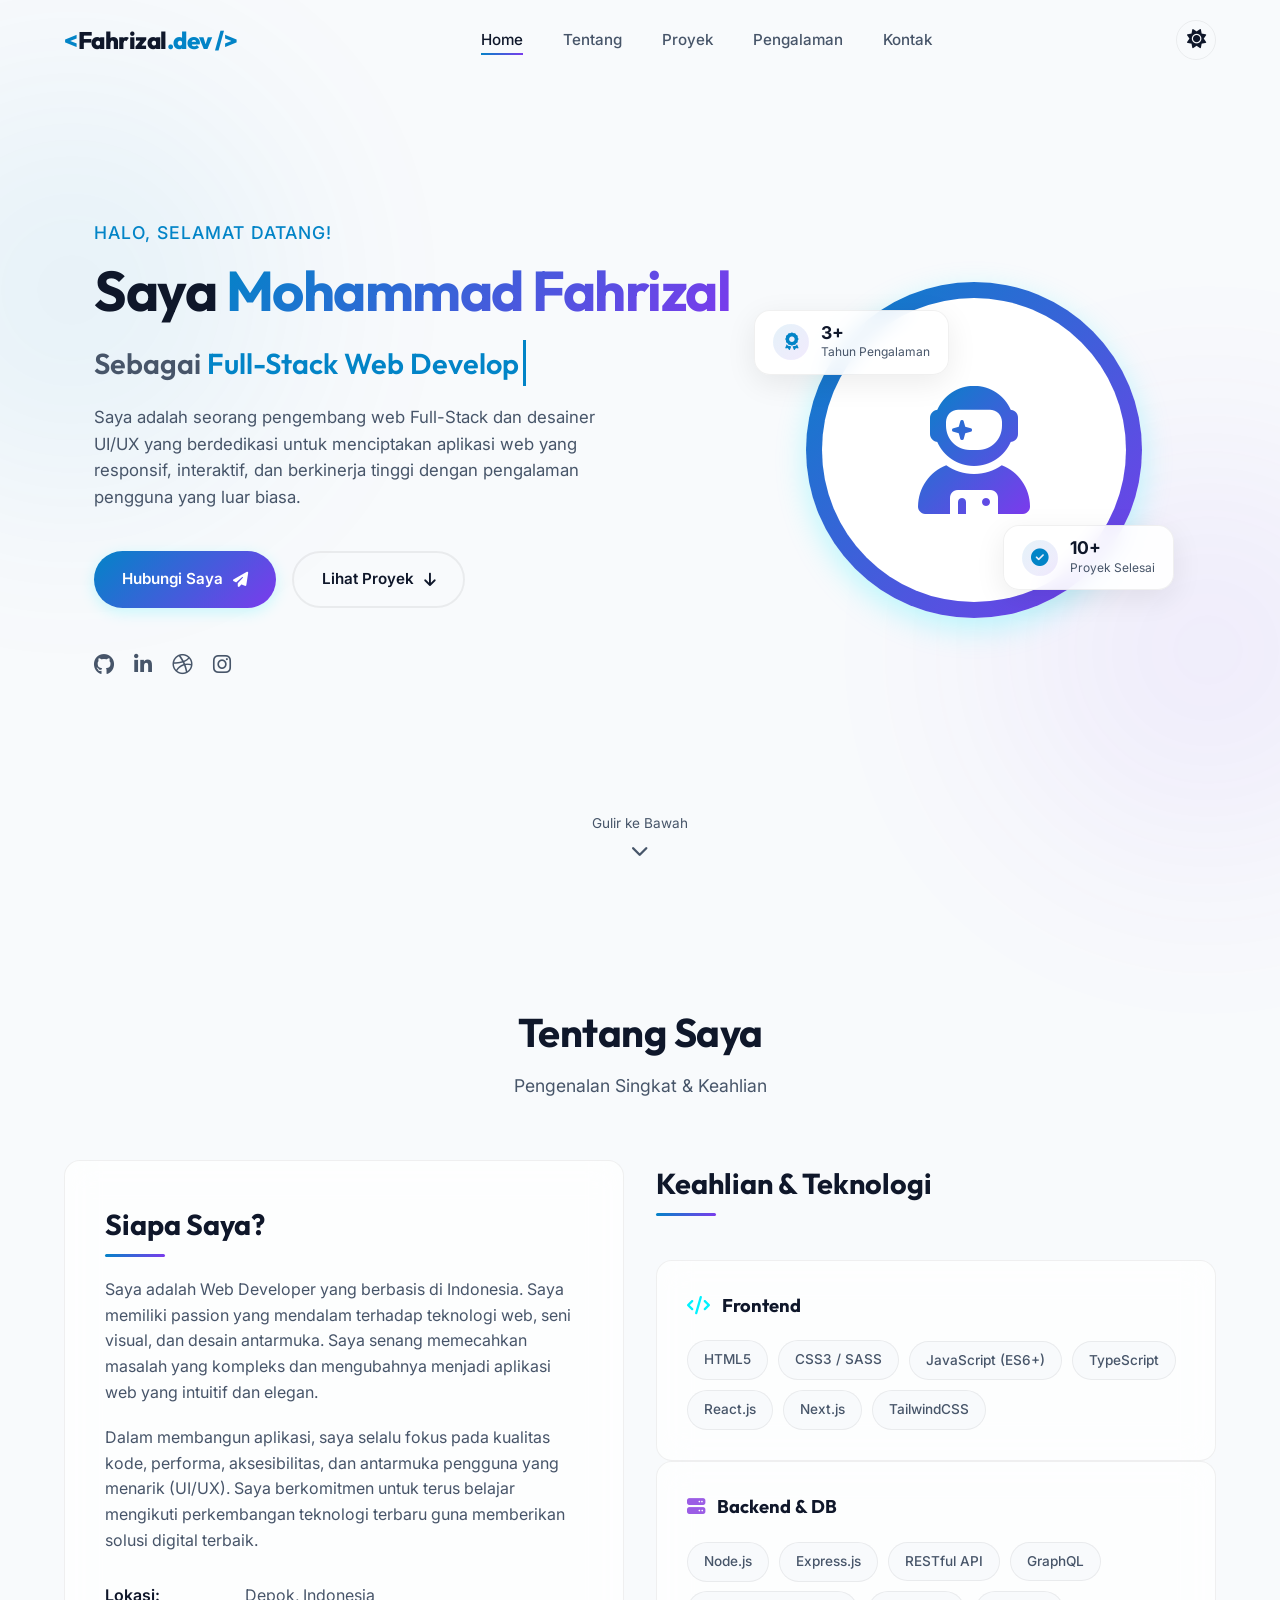
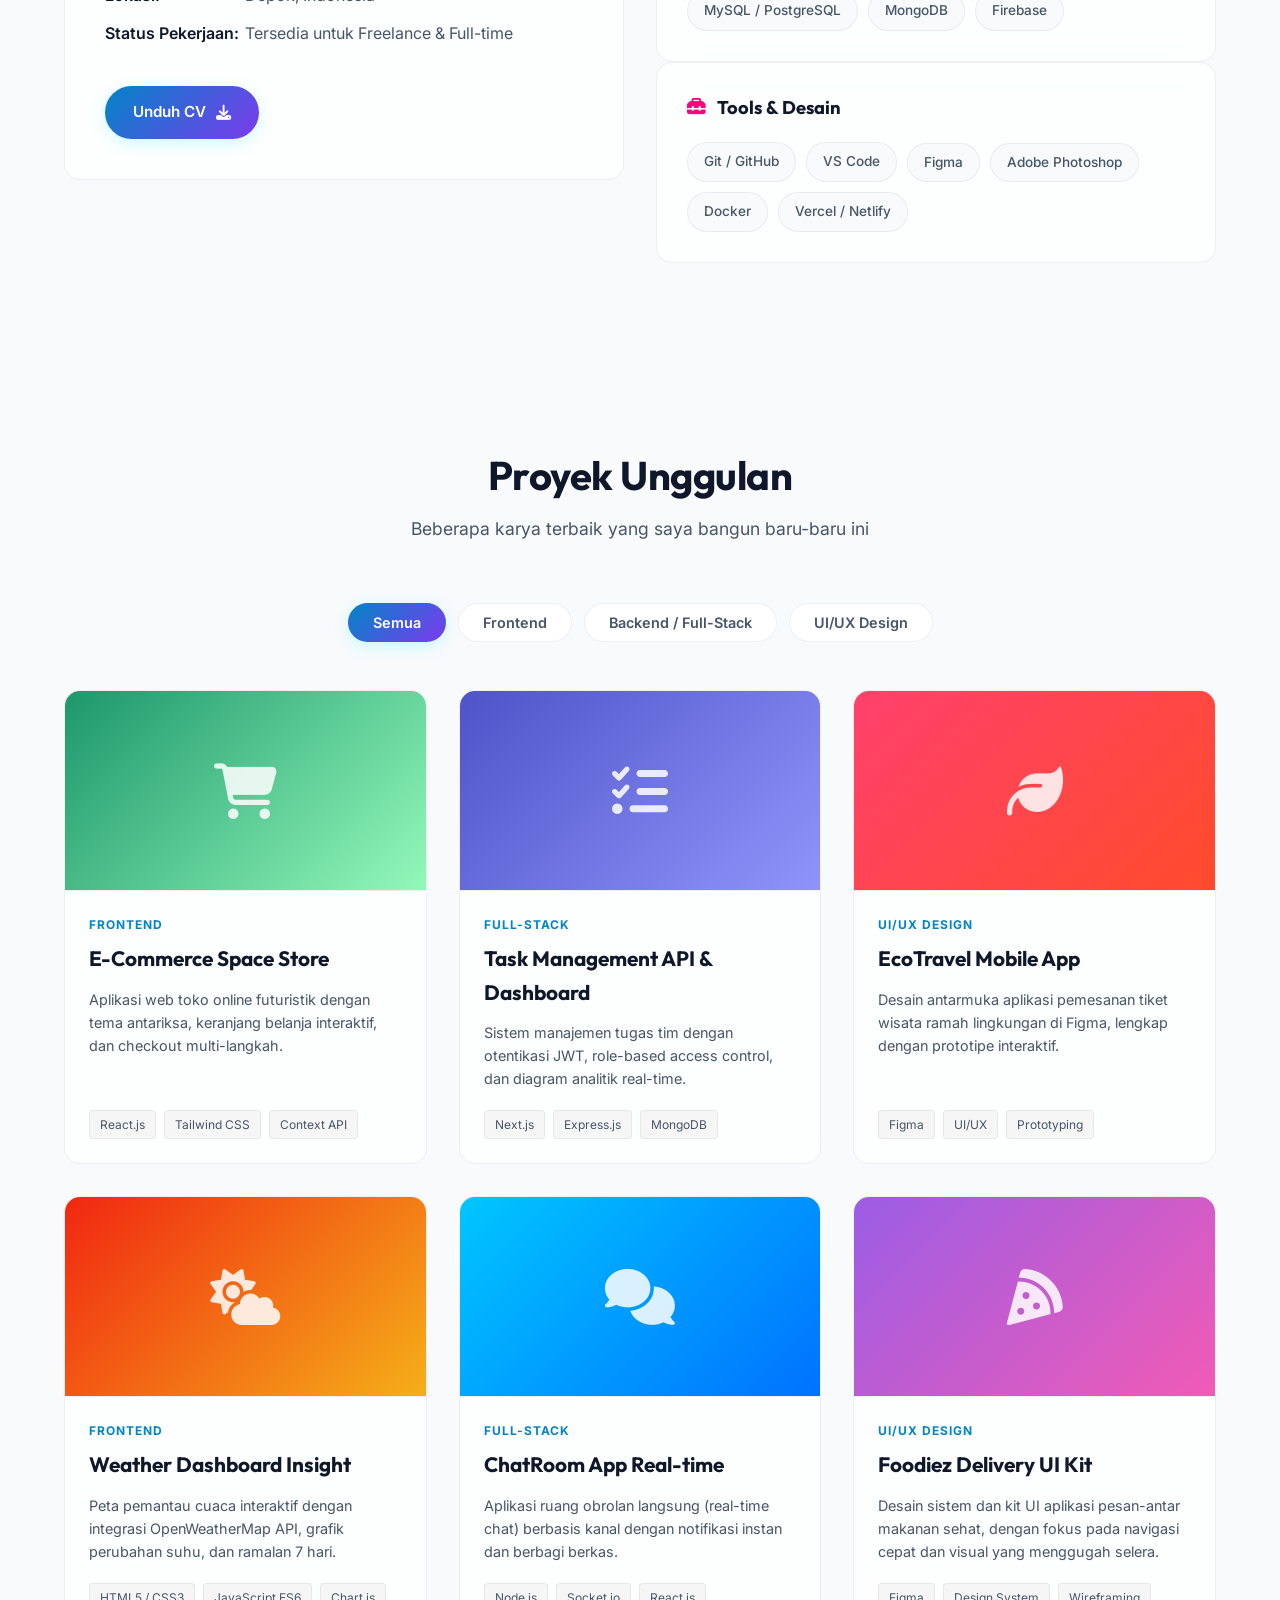
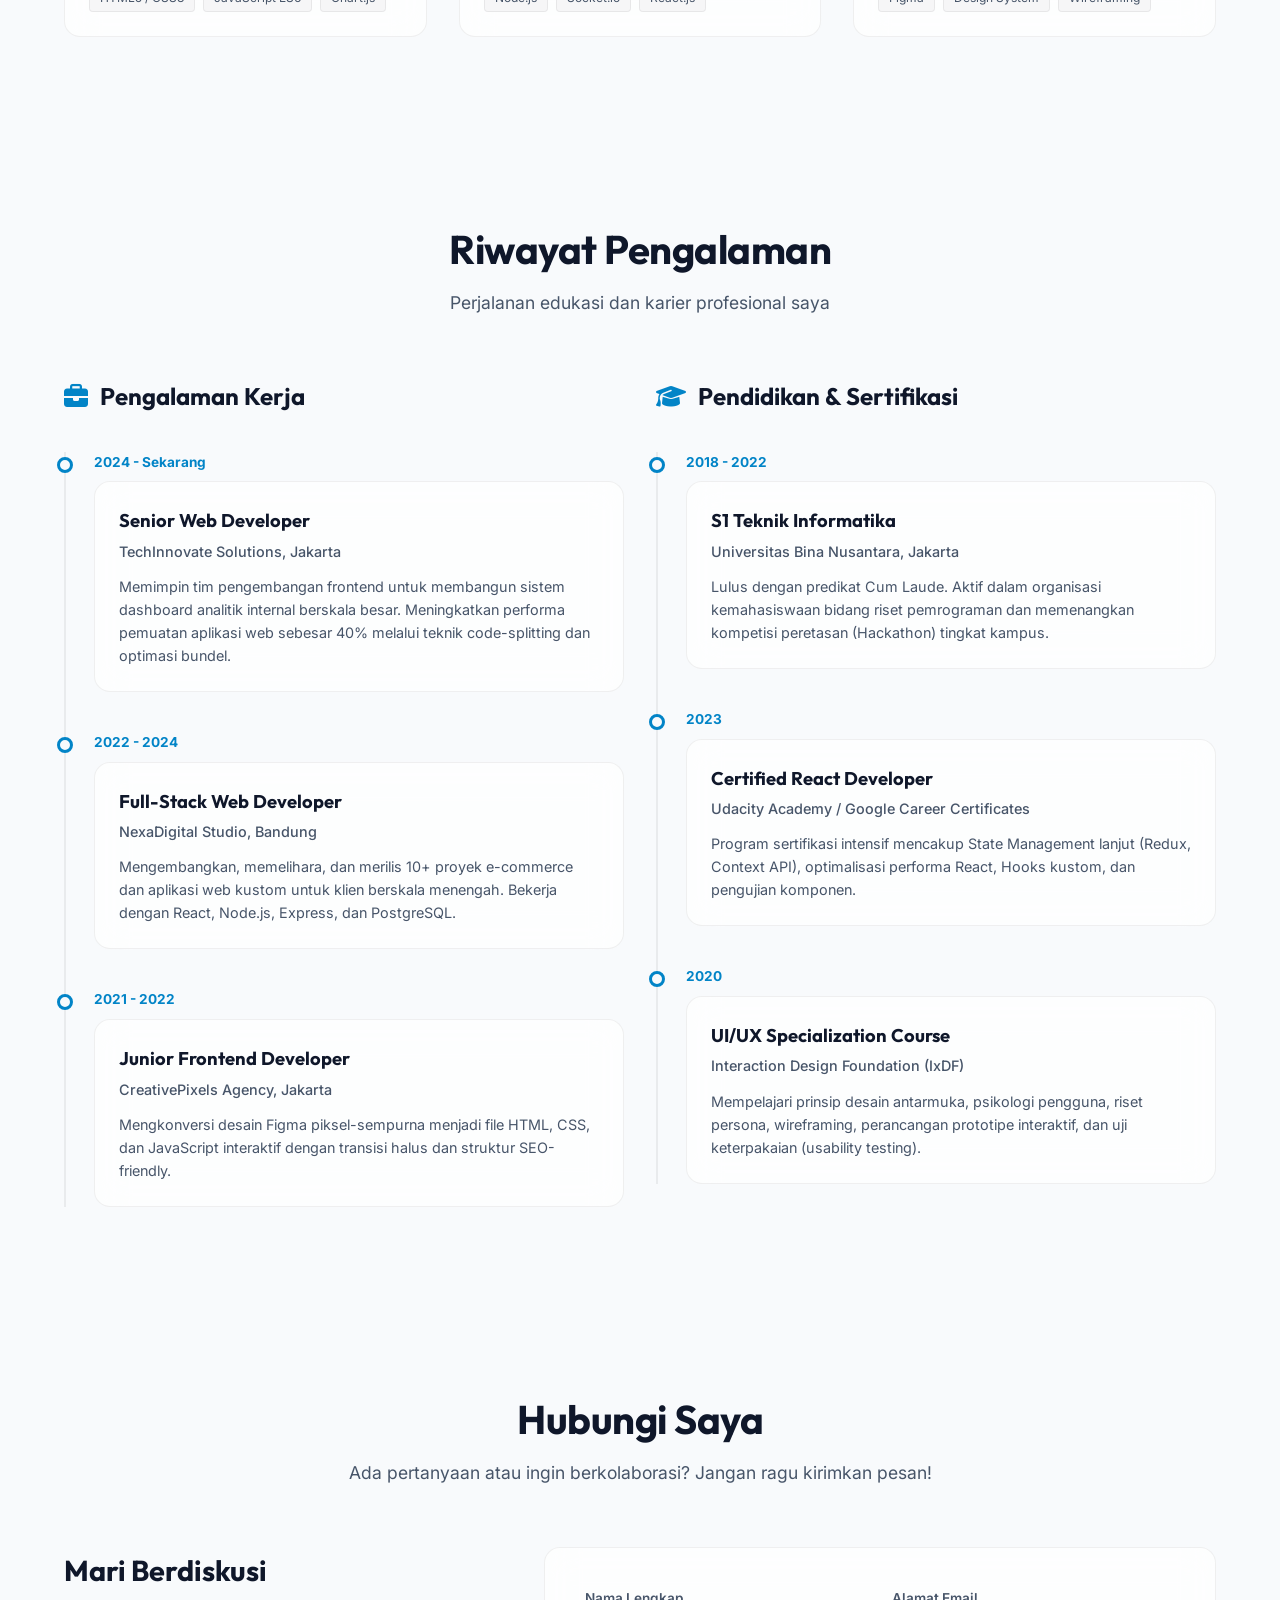
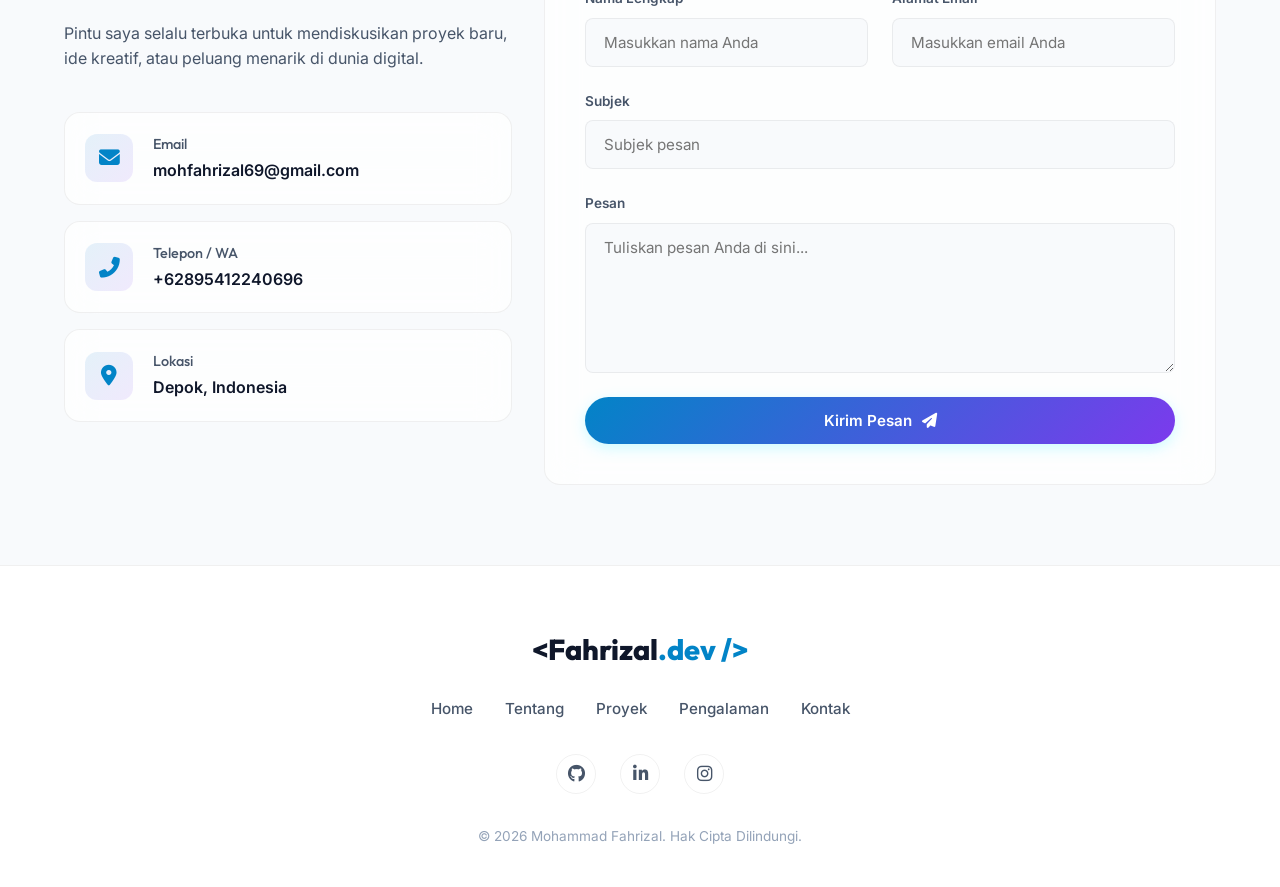
==== commit 19bc987b: "menambahkan logo icon web pada index.html" ====
--- a/index.html
+++ b/index.html
@@ -17,7 +17,7 @@
     <link
         href="https://fonts.googleapis.com/css2?family=Inter:wght@300;400;500;600;700&family=Outfit:wght@300;400;500;600;700;800&display=swap"
         rel="stylesheet">
-
+    <link rel="icon" href="favicon.png" type="image/png">
     <!-- Font Awesome Icons -->
     <link rel="stylesheet" href="https://cdnjs.cloudflare.com/ajax/libs/font-awesome/6.4.0/css/all.min.css">
 
@@ -609,4 +609,4 @@
     <script src="script.js"></script>
 </body>
 
-</html>+</html>
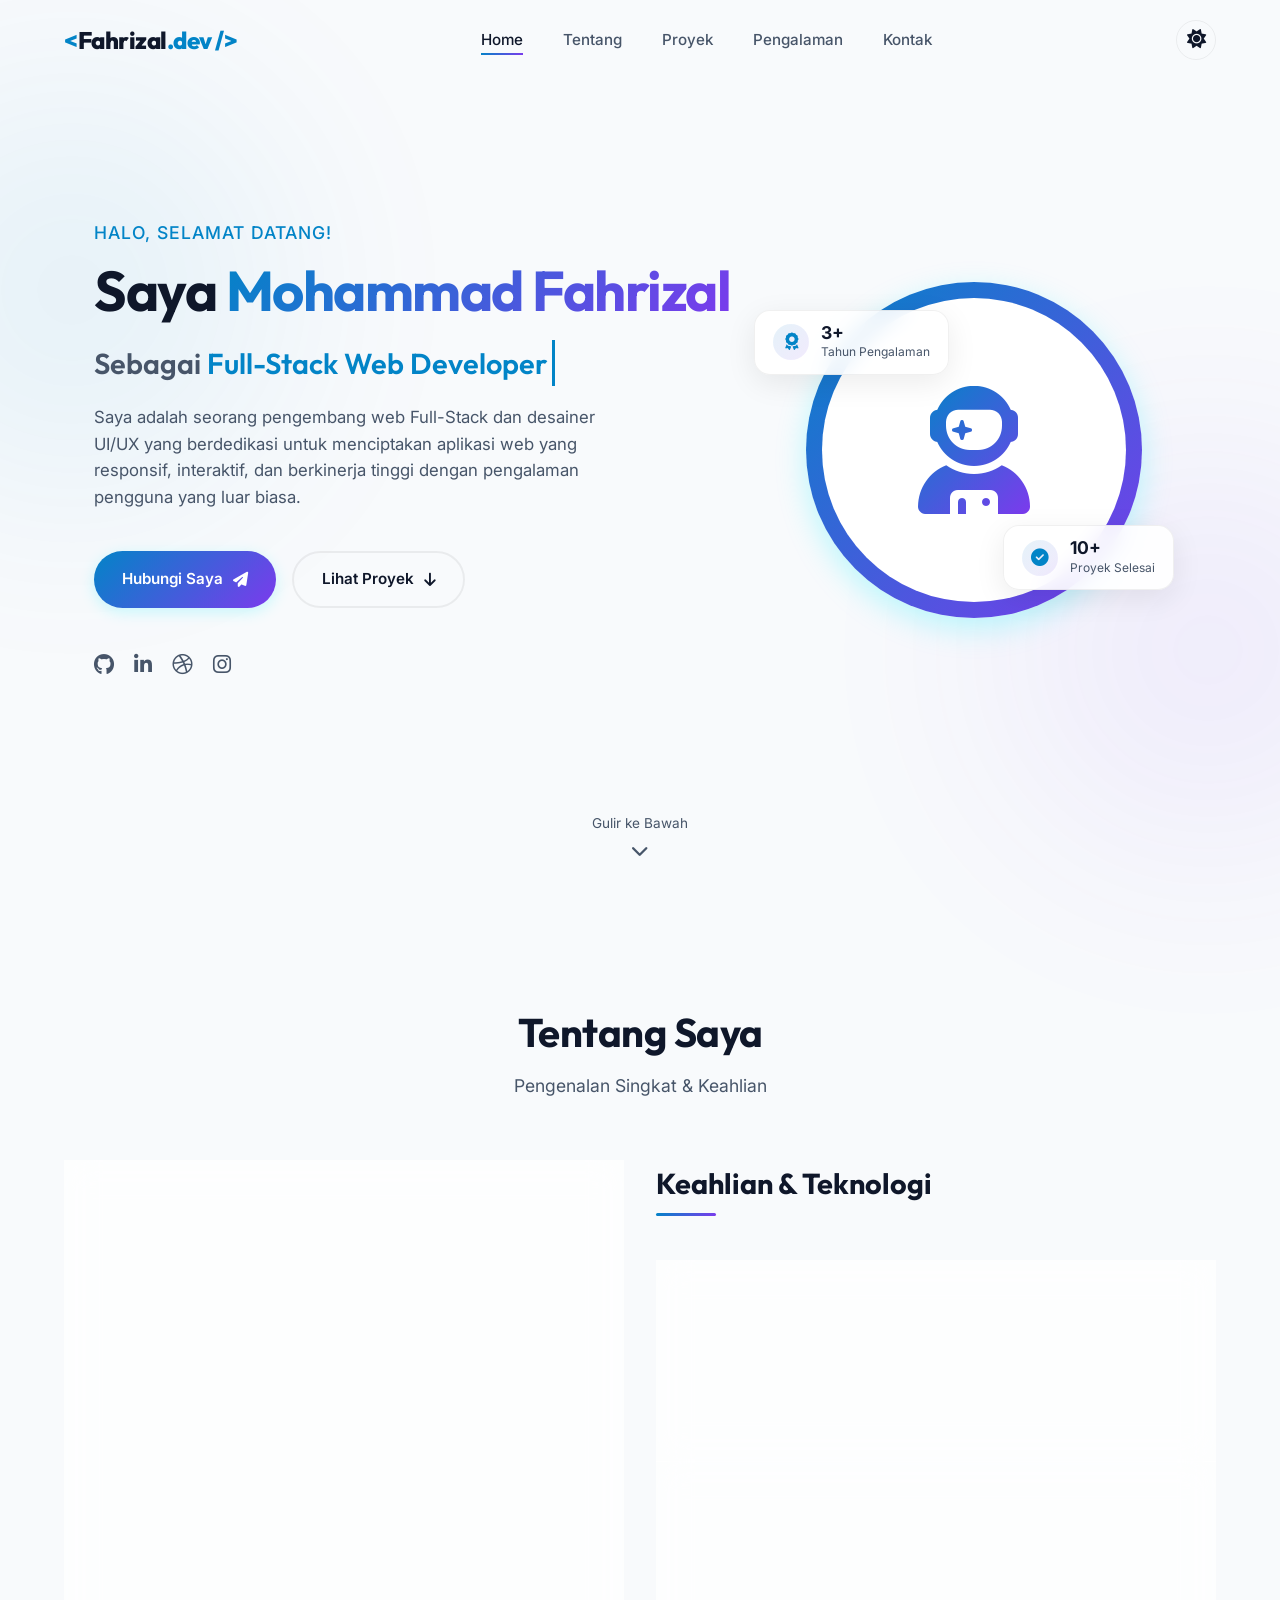
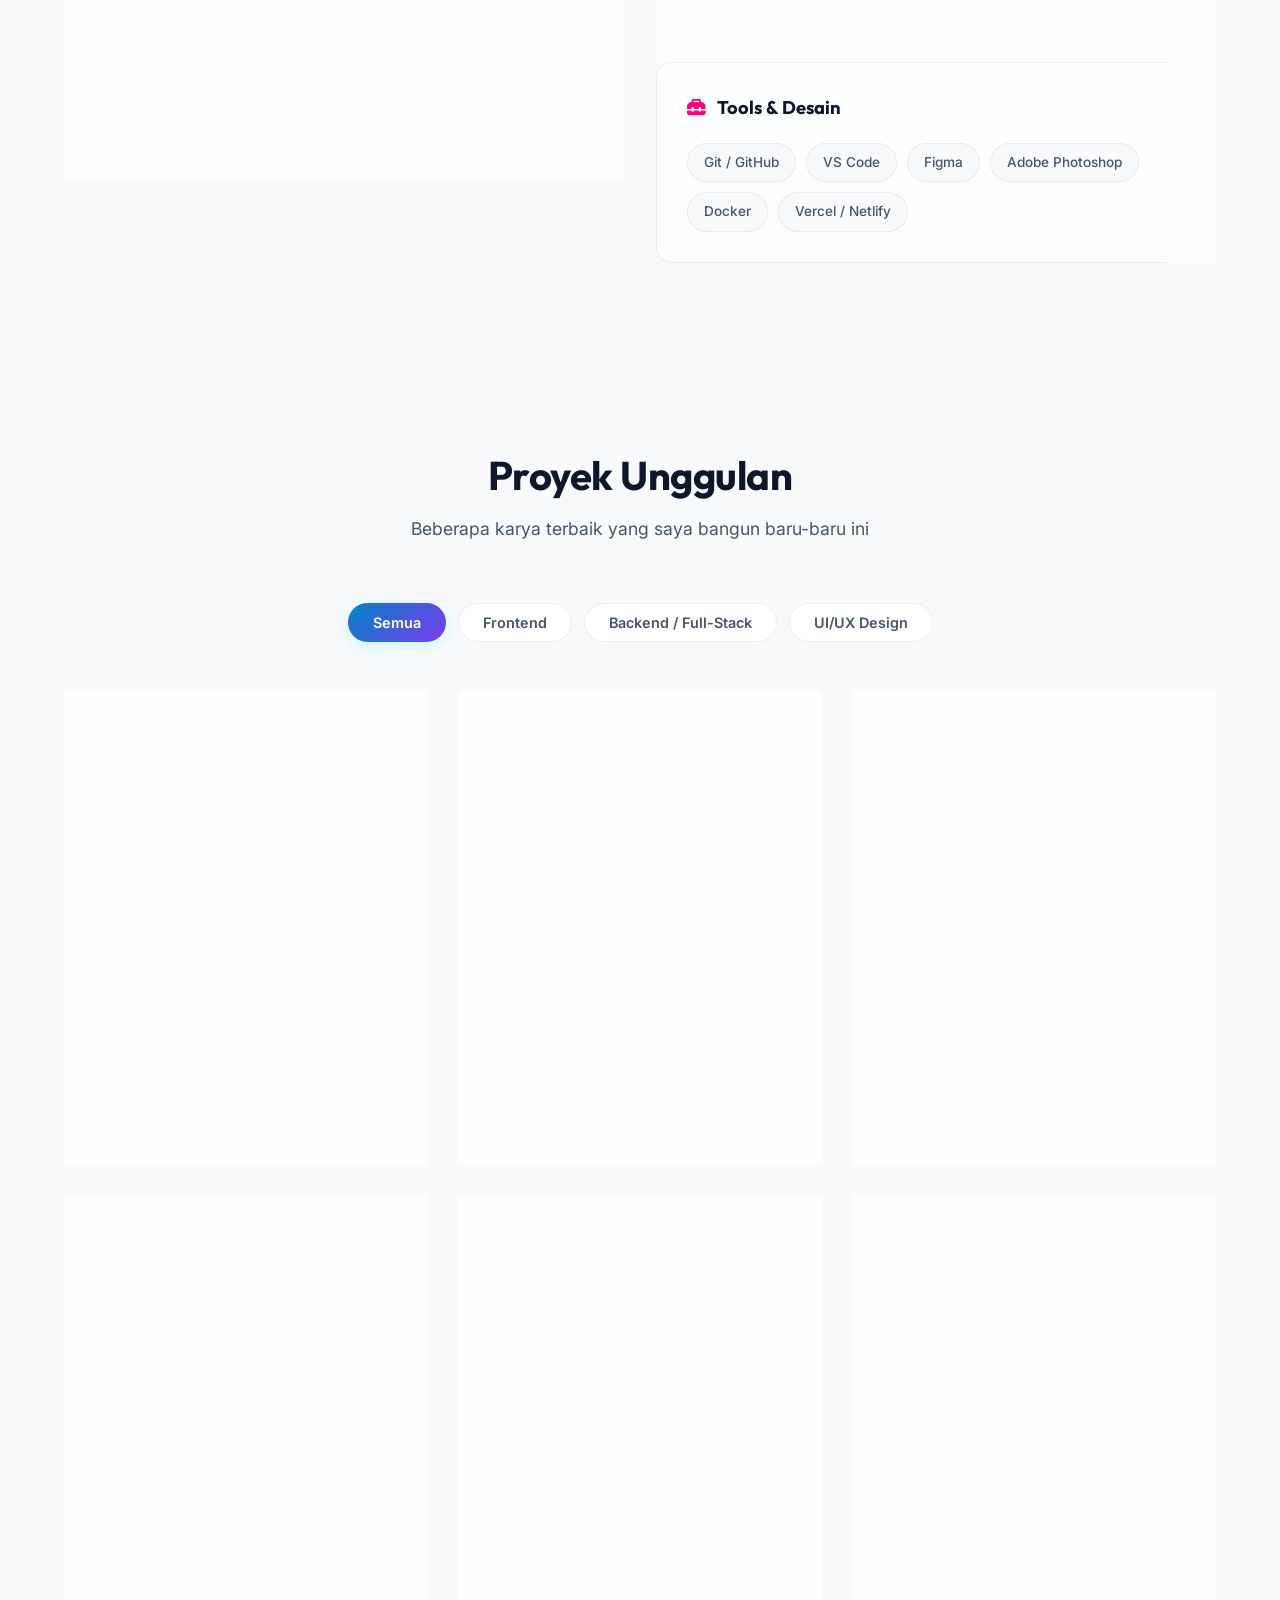
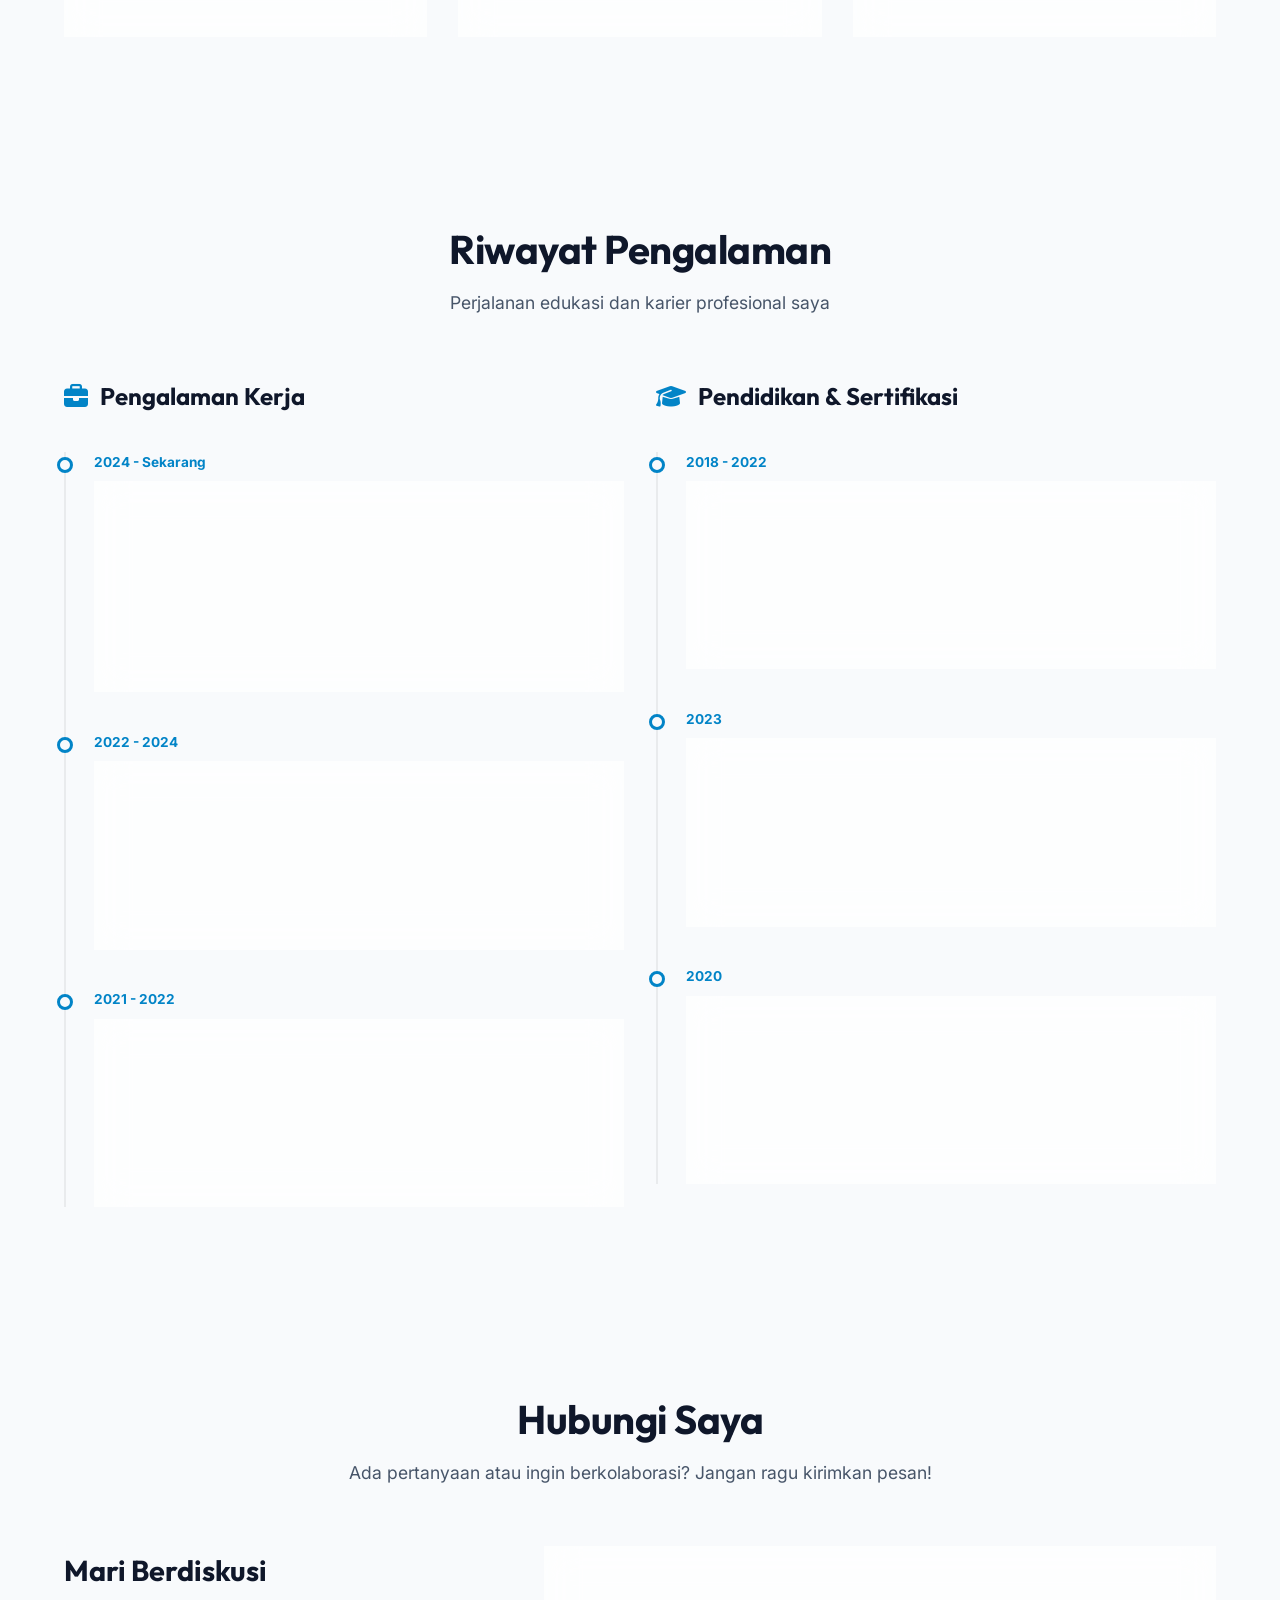
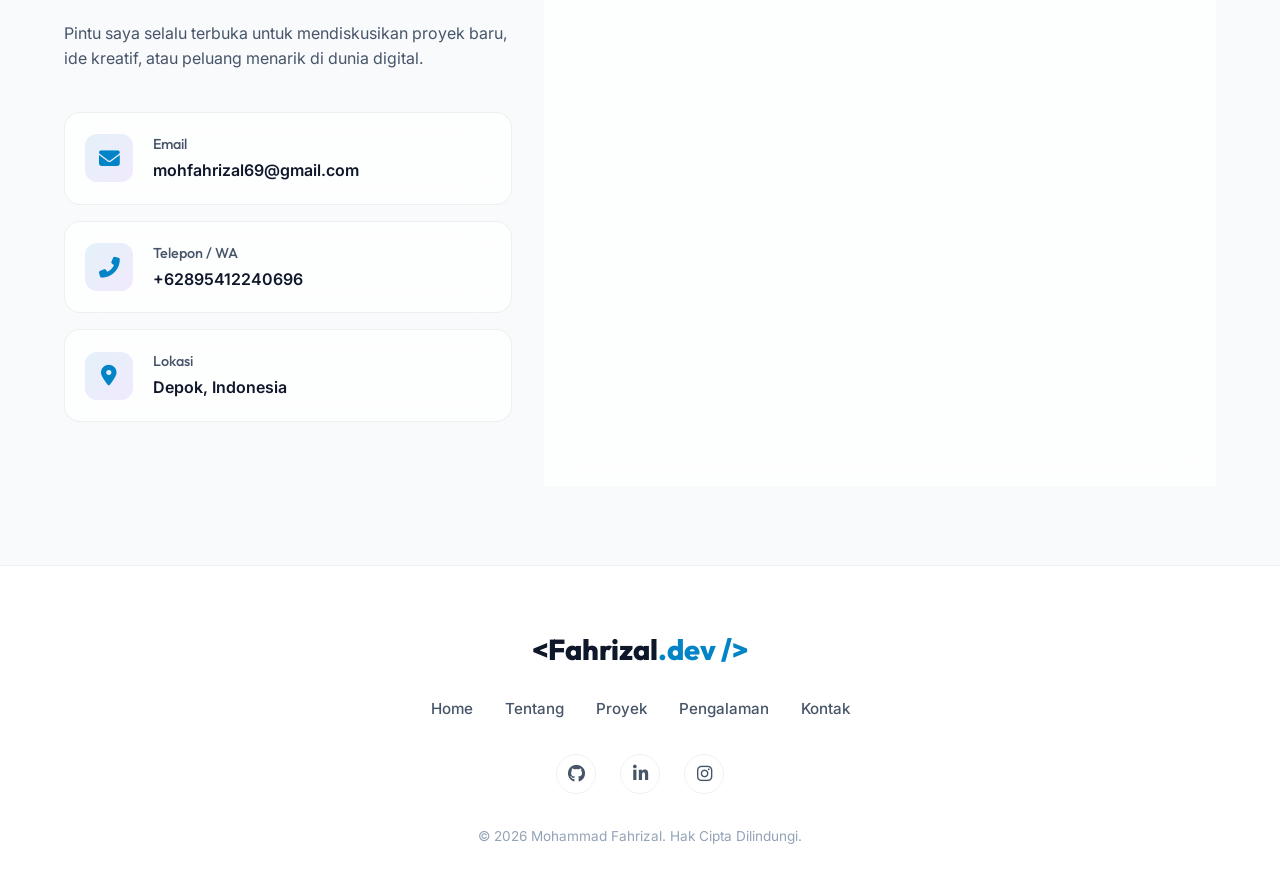
==== commit 811cbf1c: "menyesuaikan beberapa baris pada index.html" ====
--- a/index.html
+++ b/index.html
@@ -5,9 +5,9 @@
     <meta charset="UTF-8">
     <meta name="viewport" content="width=device-width, initial-scale=1.0">
     <meta name="description"
-        content="Portofolio Mohammad Fahrizal - Full-Stack Web Developer & UI/UX Designer. Menampilkan proyek terbaru, keahlian, dan riwayat pengalaman.">
+        content="Portofolio Mohammad Fahrizal - Full-Stack Web Developer, UI/UX Designer, & Network Engeener. Menampilkan proyek terbaru, keahlian, dan riwayat pengalaman.">
     <meta name="keywords"
-        content="Mohammad Fahrizal, Portofolio, Web Developer, UI/UX Designer, Frontend Developer, Backend Developer, Indonesia">
+        content="Mohammad Fahrizal, Portofolio, Web Developer, UI/UX Designer, Network Engeener, Frontend Developer, Backend Developer, Indonesia">
     <meta name="author" content="Mohammad Fahrizal">
     <title>Mohammad Fahrizal | Portofolio Pribadi</title>
 
@@ -17,12 +17,14 @@
     <link
         href="https://fonts.googleapis.com/css2?family=Inter:wght@300;400;500;600;700&family=Outfit:wght@300;400;500;600;700;800&display=swap"
         rel="stylesheet">
-    <link rel="icon" href="favicon.png" type="image/png">
+    
     <!-- Font Awesome Icons -->
     <link rel="stylesheet" href="https://cdnjs.cloudflare.com/ajax/libs/font-awesome/6.4.0/css/all.min.css">
 
     <!-- Custom CSS -->
     <link rel="stylesheet" href="style.css">
+
+    <link rel="icon" href="favicon.png" type="image/png">
 </head>
 
 <body>
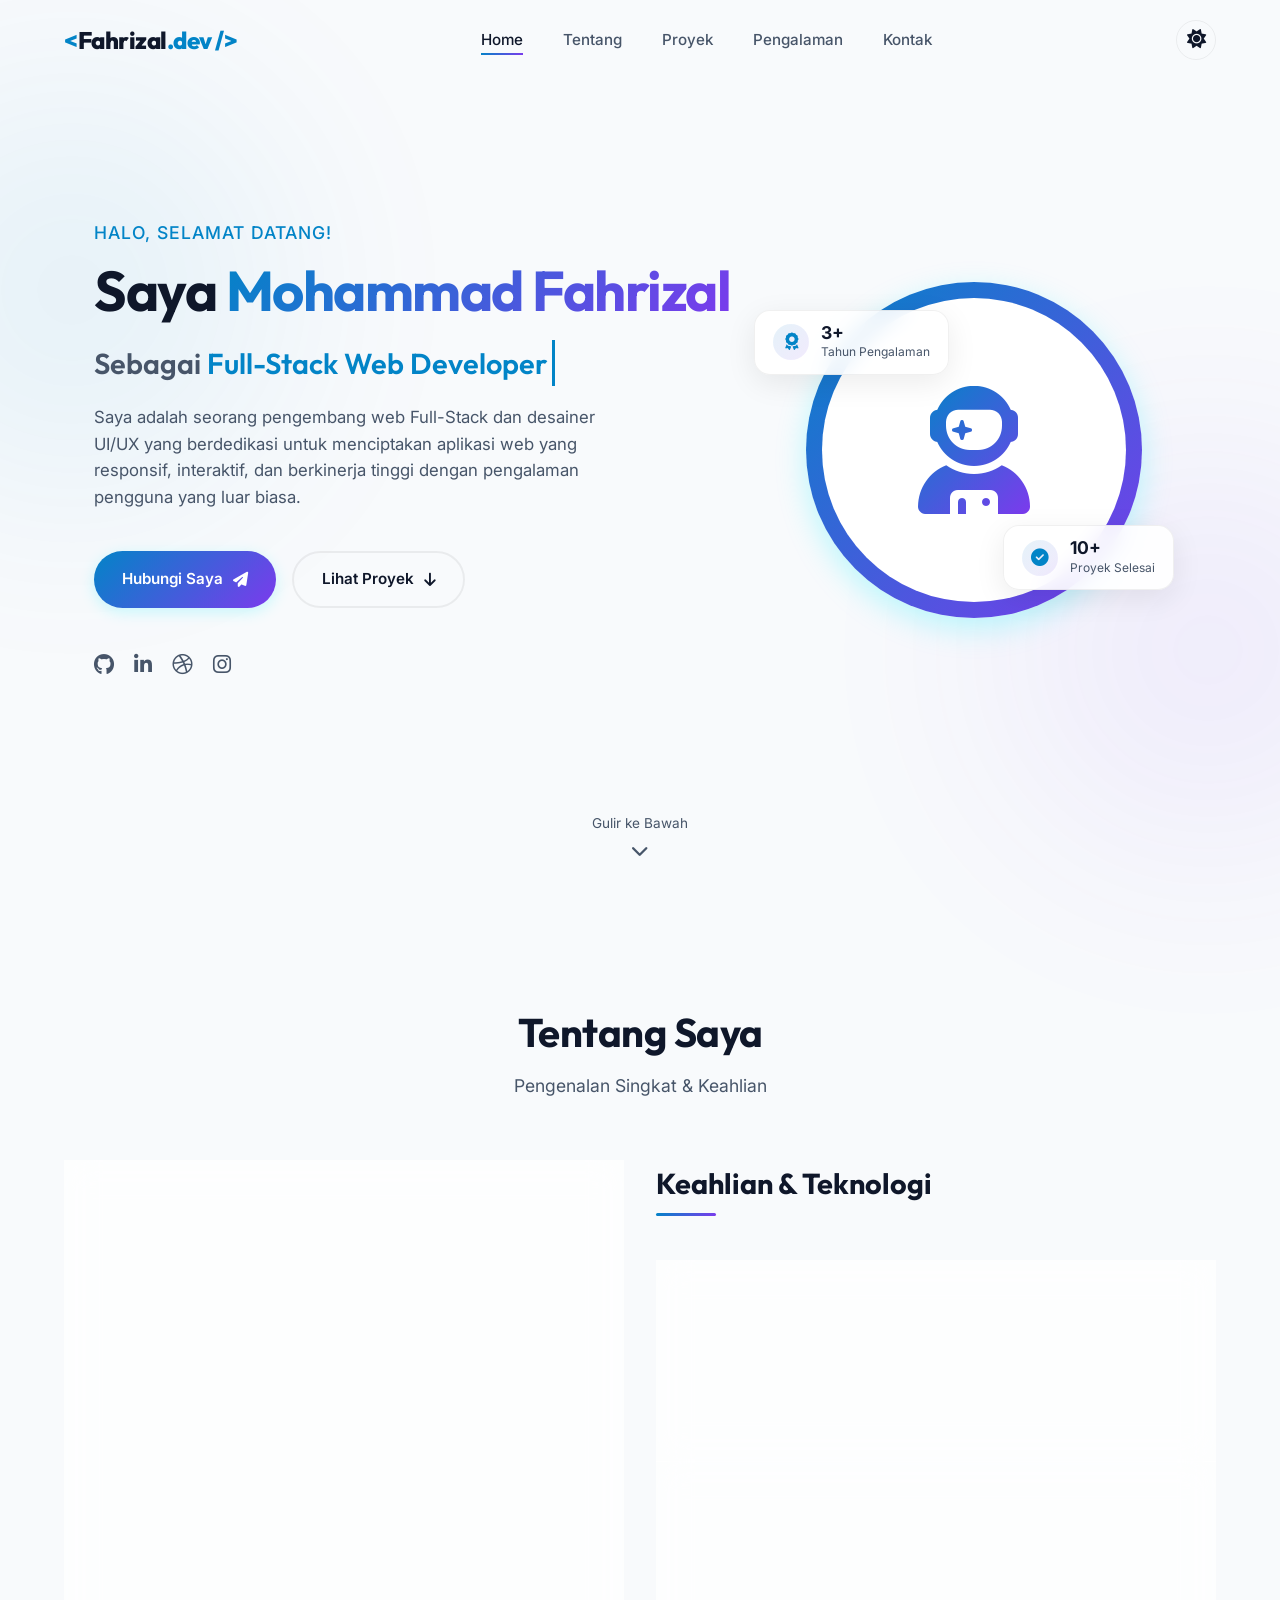
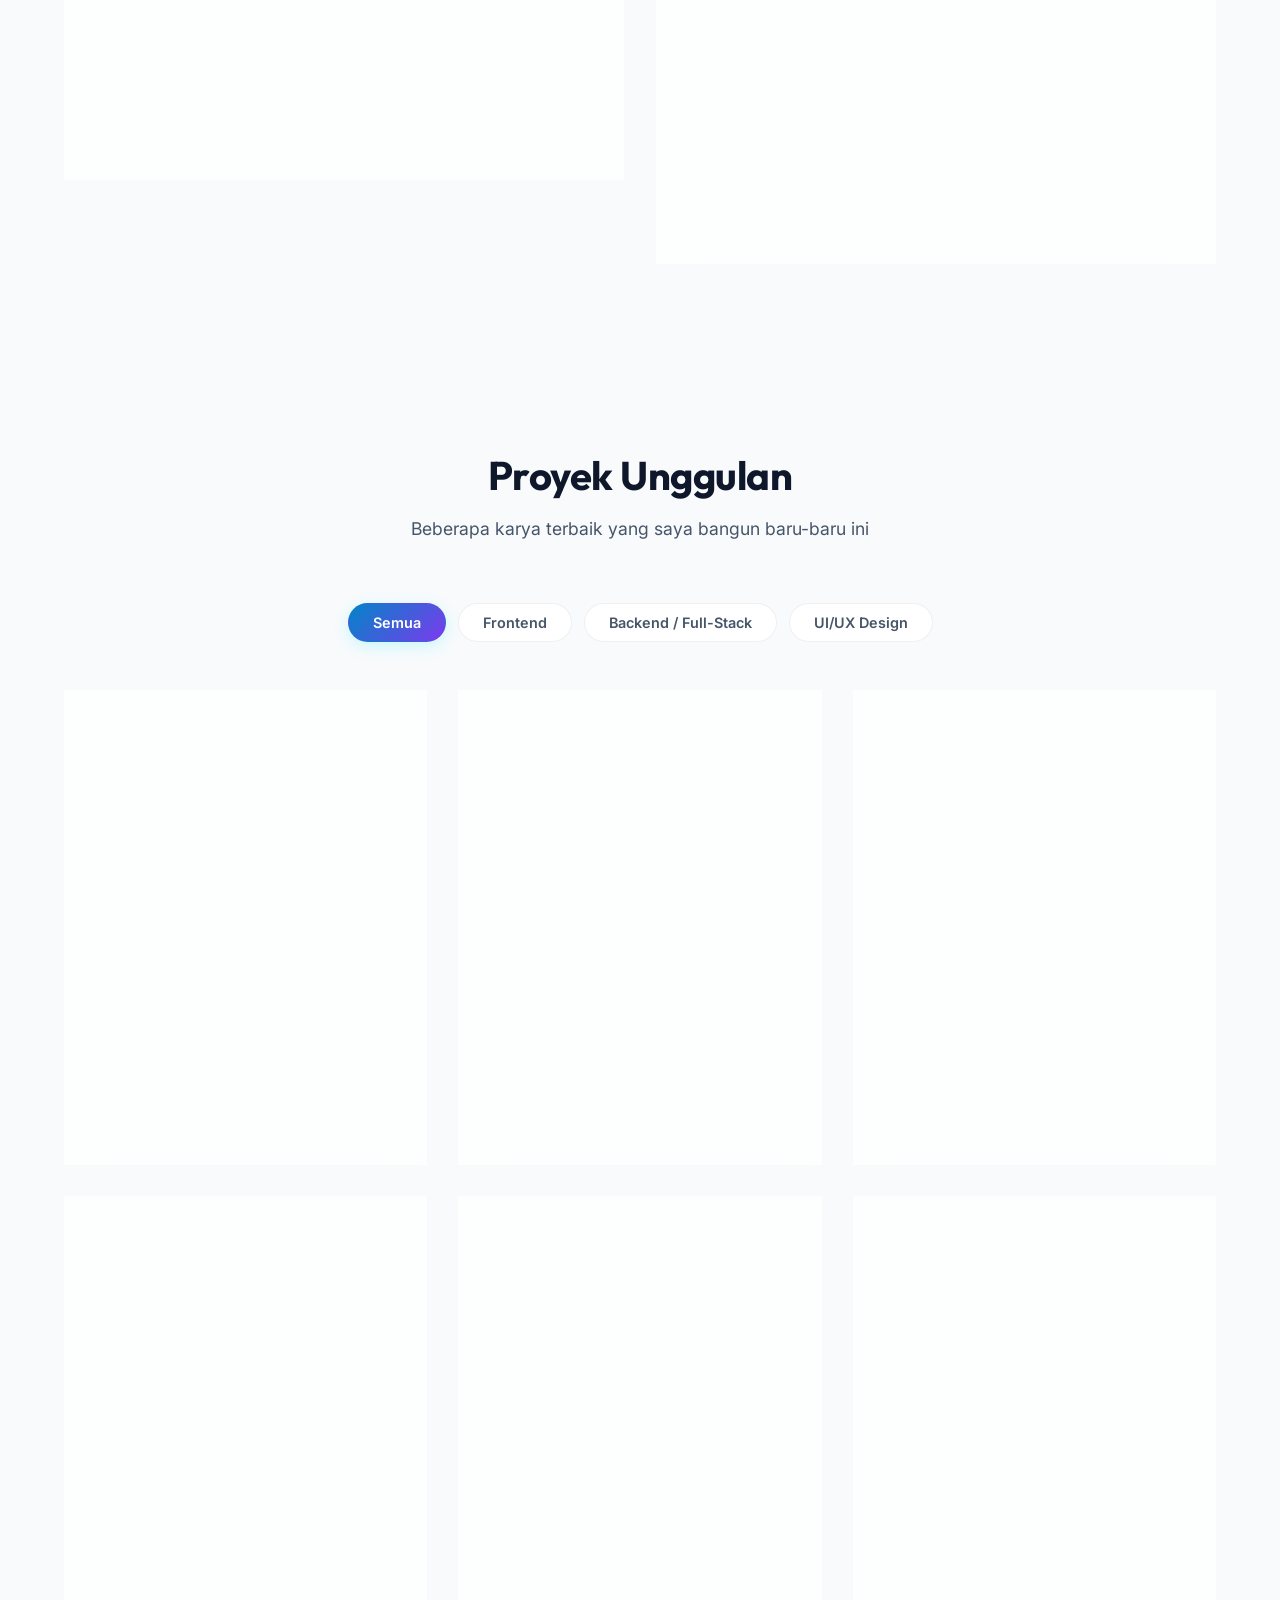
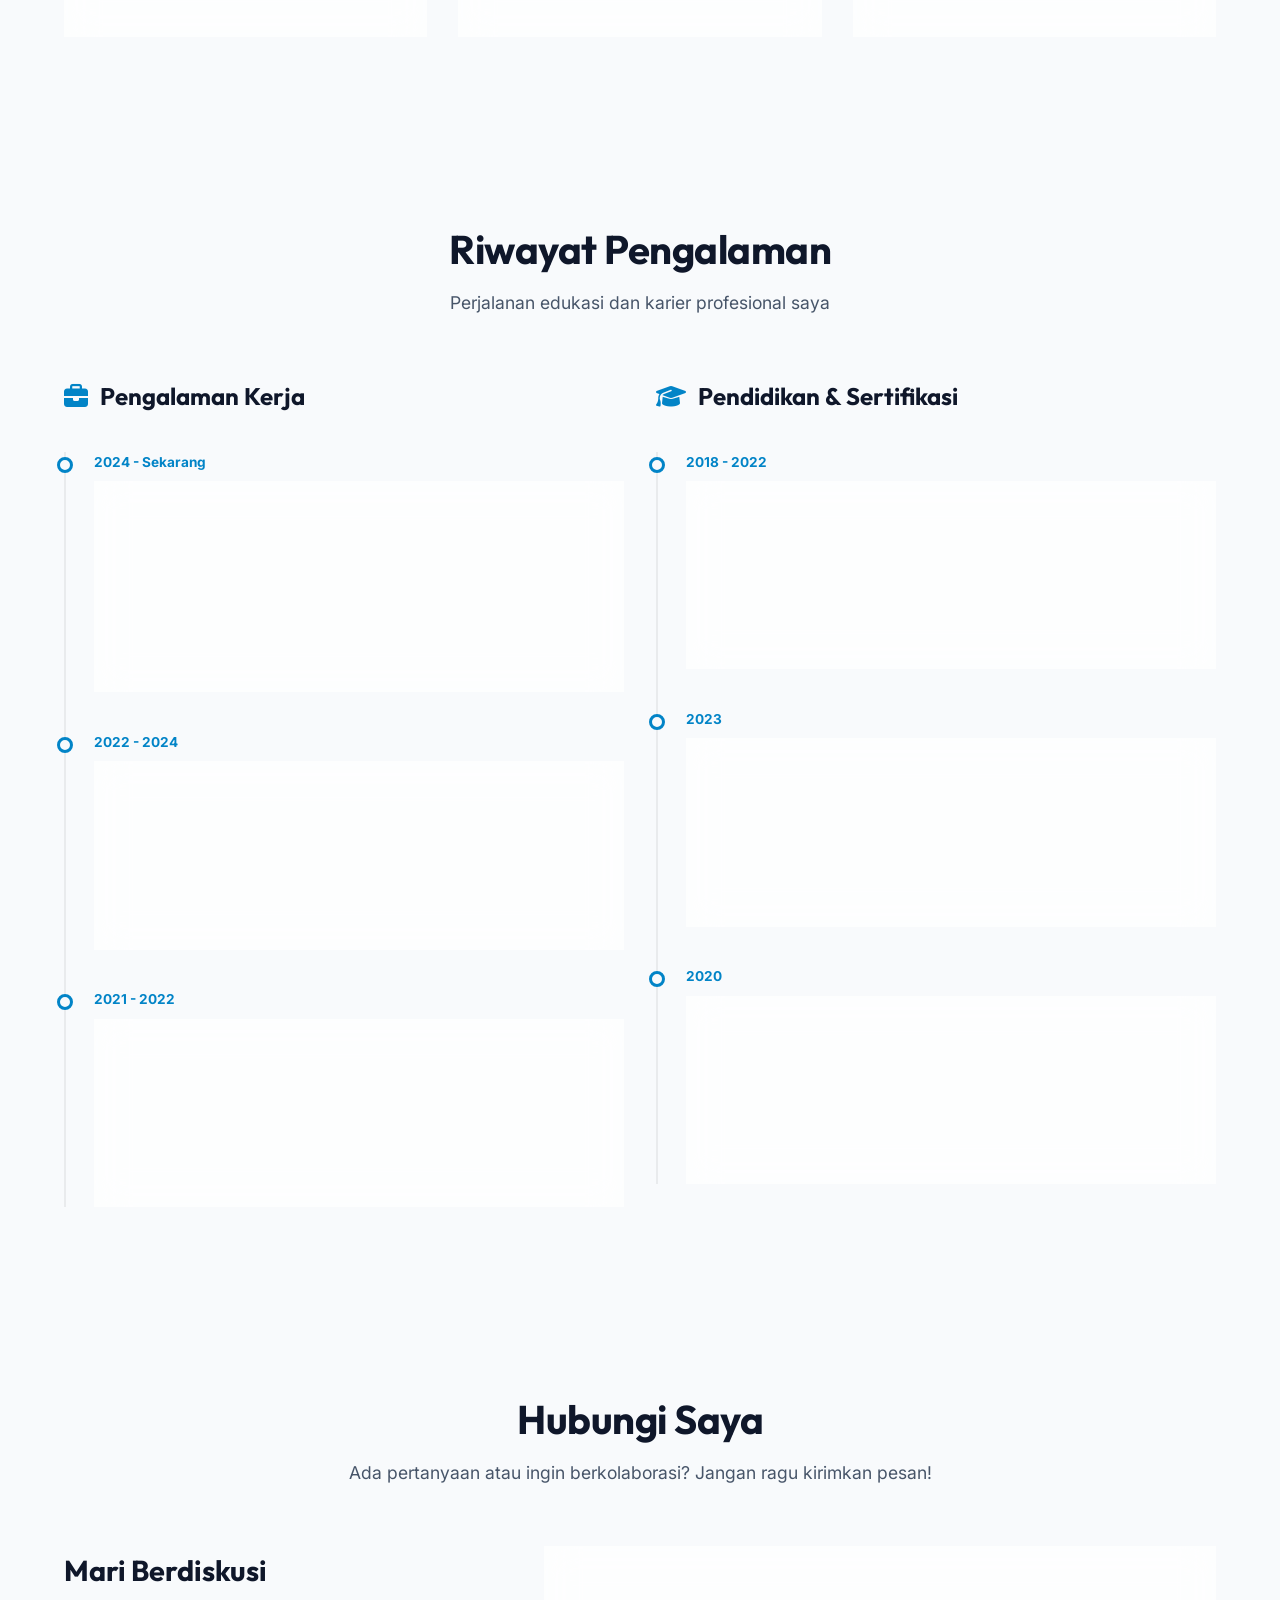
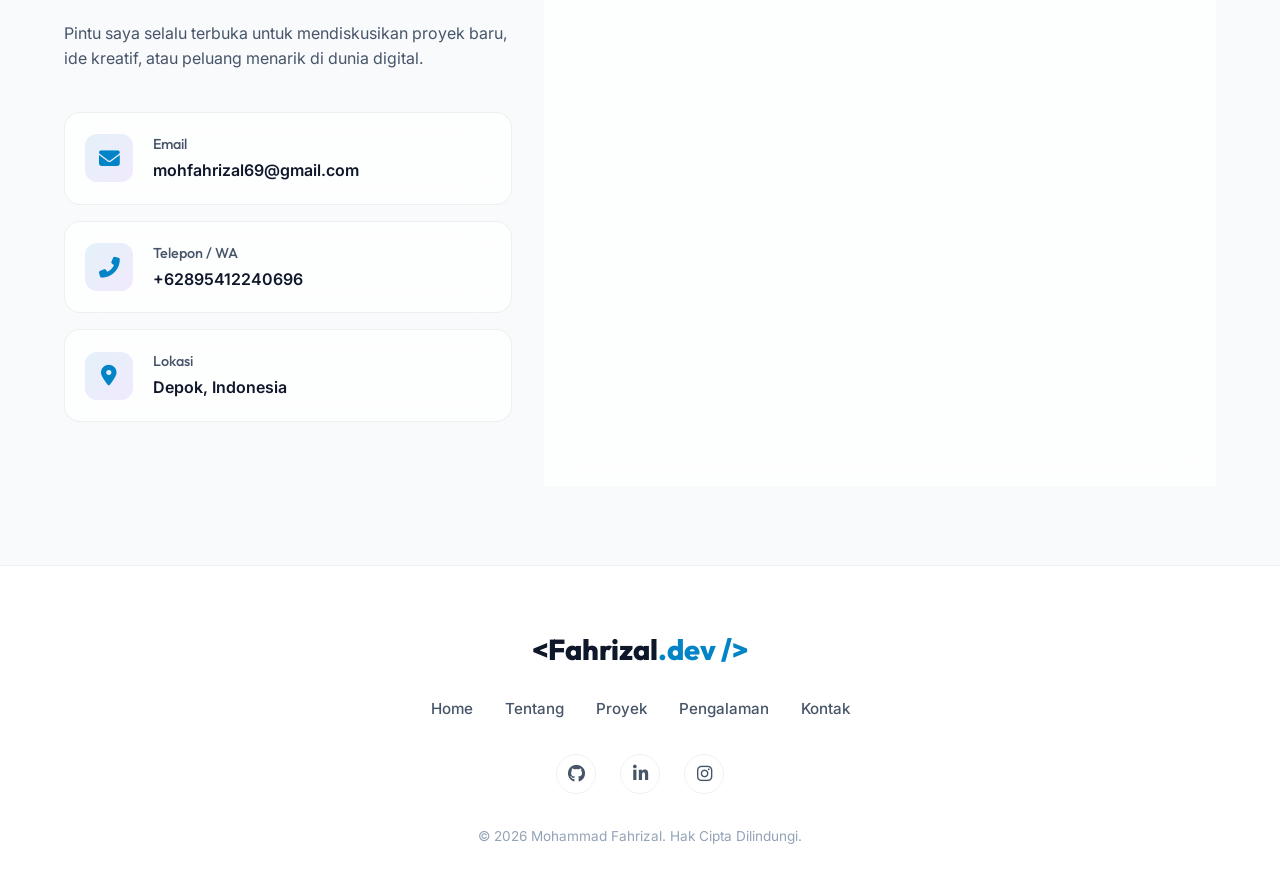
==== commit c1cedd6d: "Update nama logo di index.html" ====
--- a/index.html
+++ b/index.html
@@ -24,7 +24,7 @@
     <!-- Custom CSS -->
     <link rel="stylesheet" href="style.css">
 
-    <link rel="icon" href="favicon.png" type="image/png">
+    <link rel="icon" href="iconlogo.png" type="image/png">
 </head>
 
 <body>
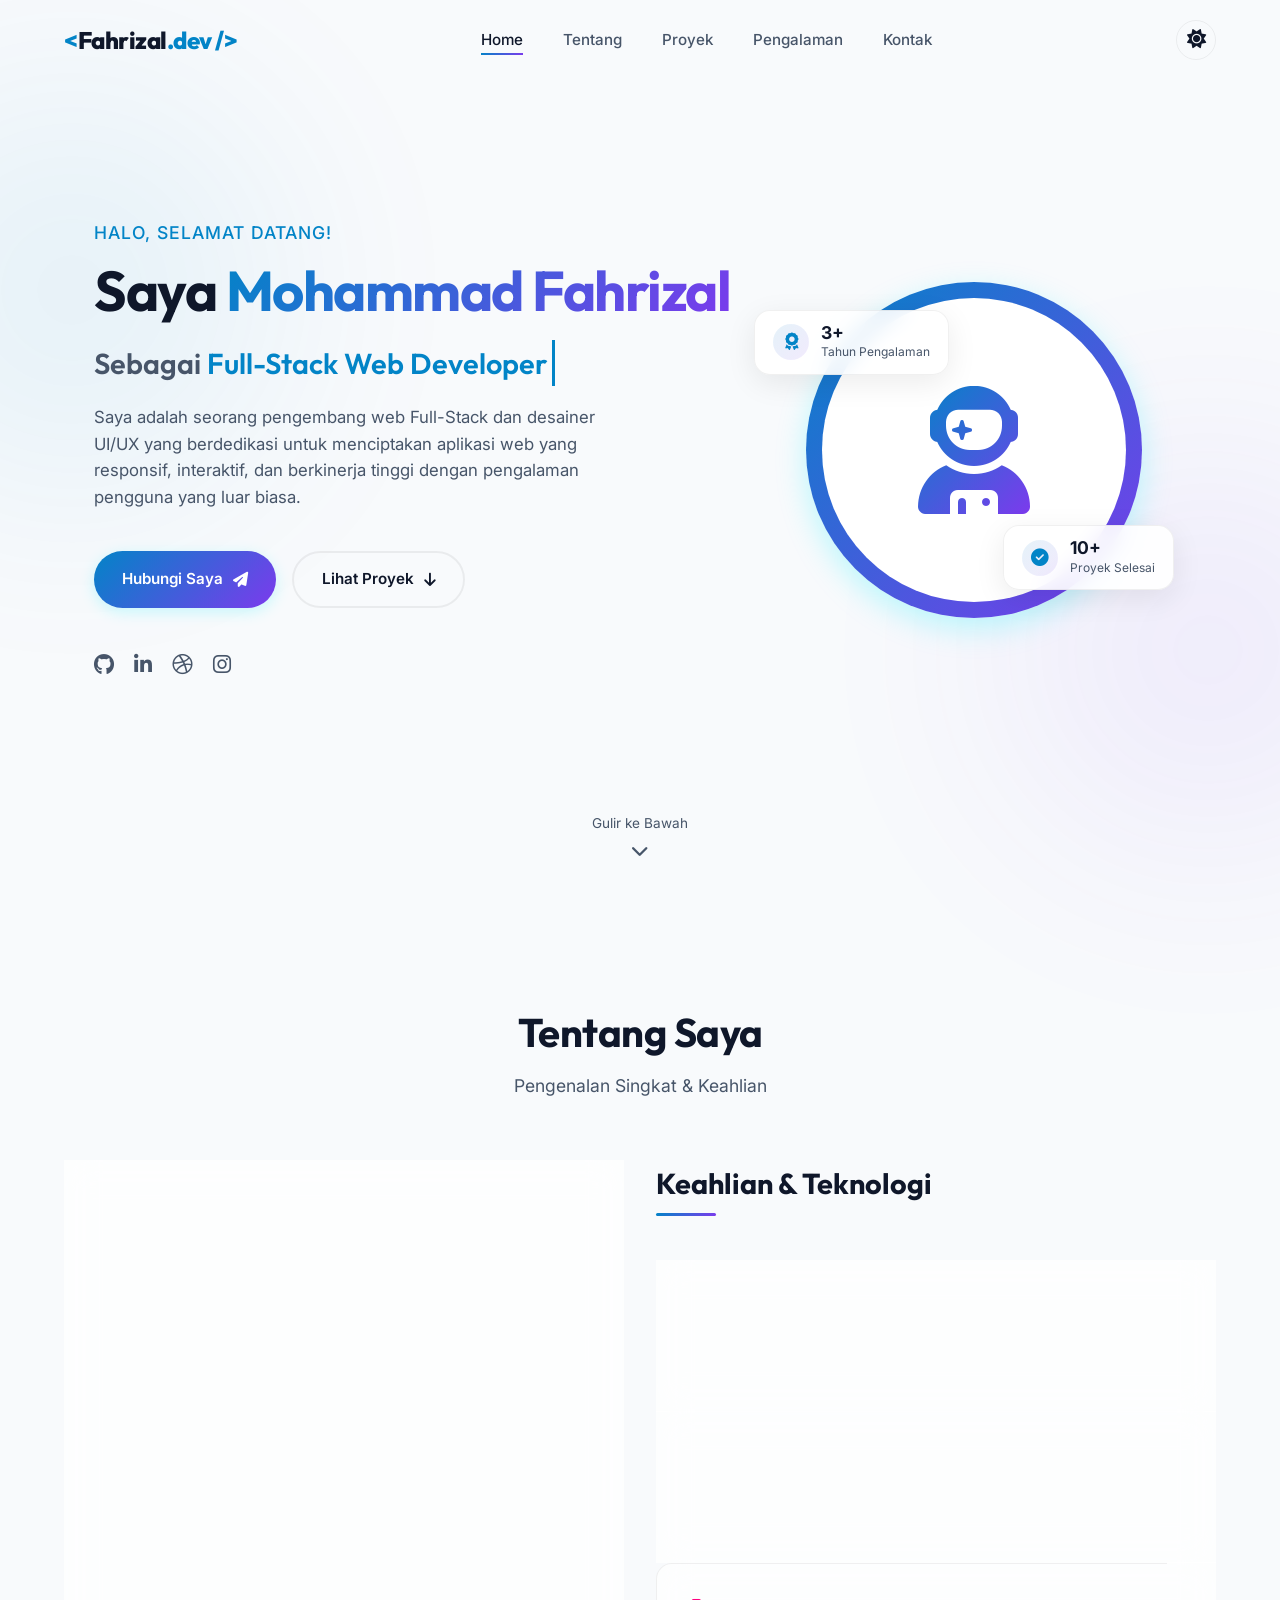
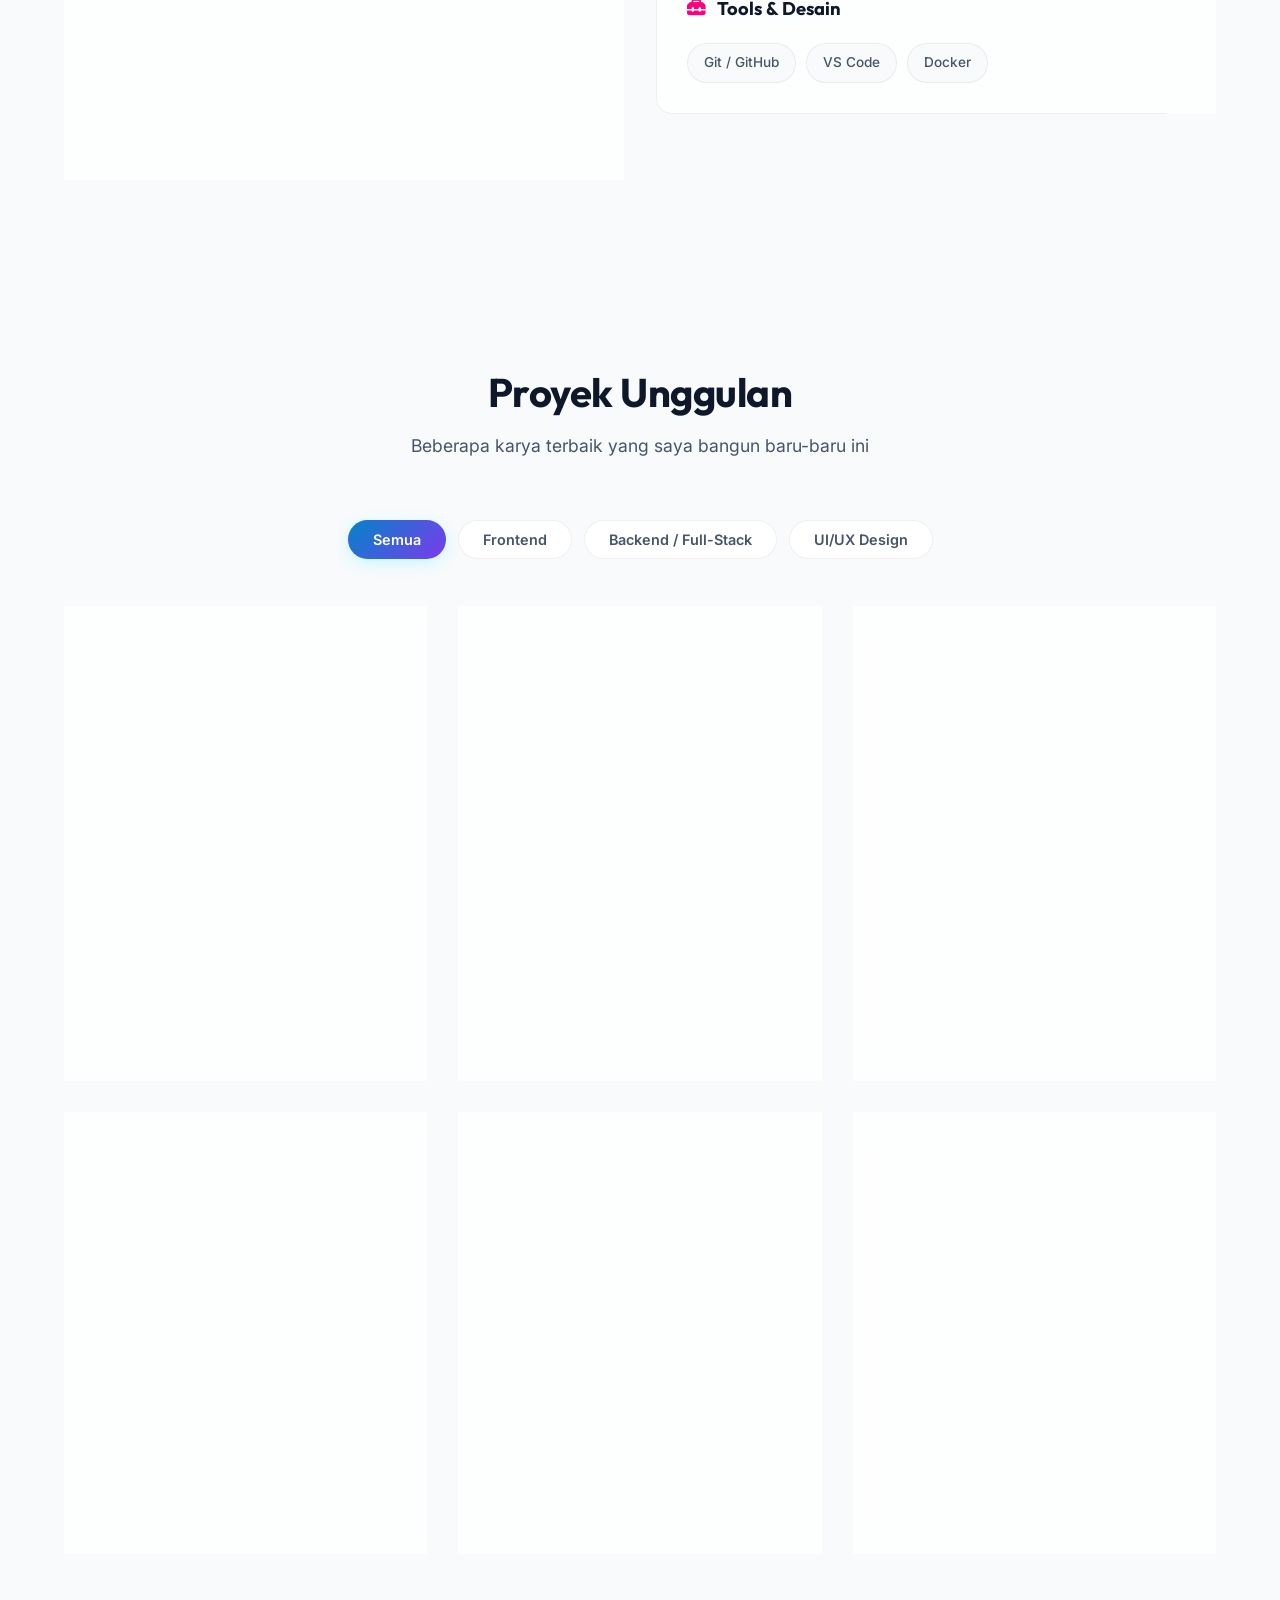
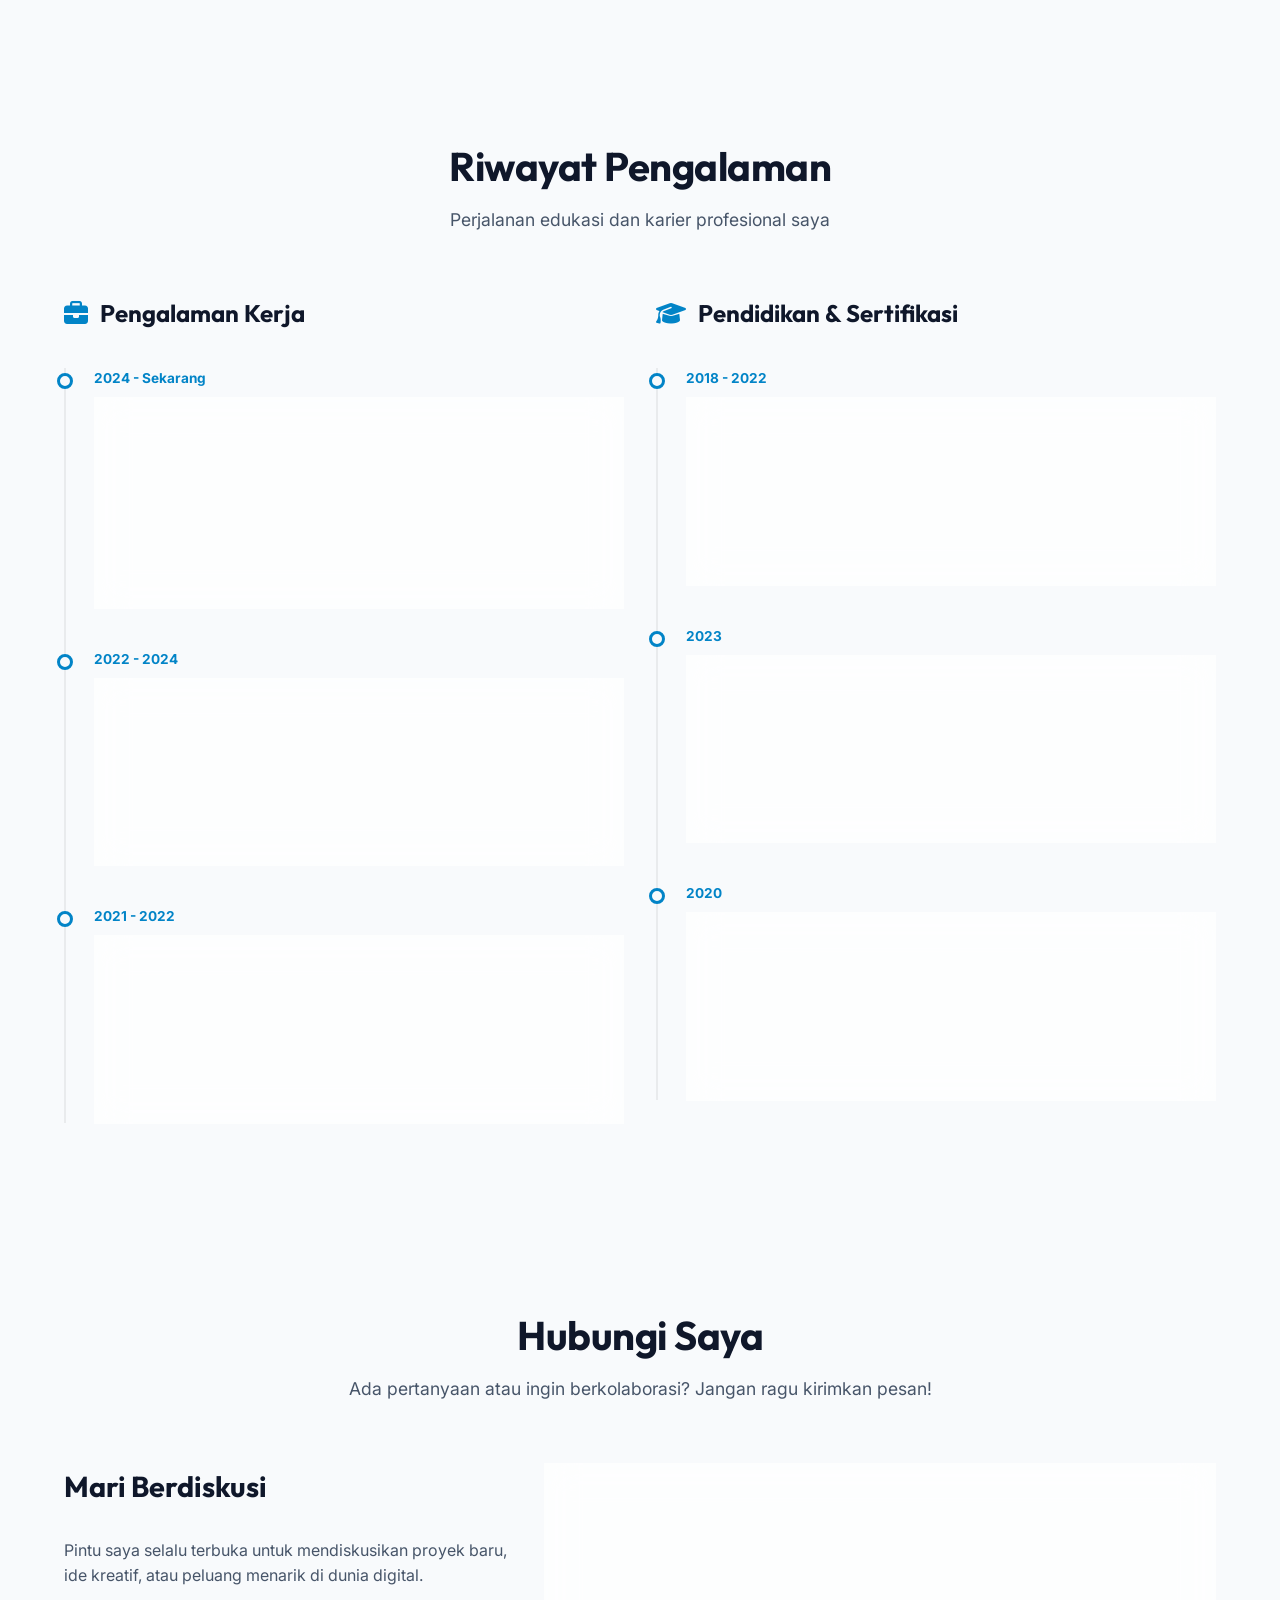
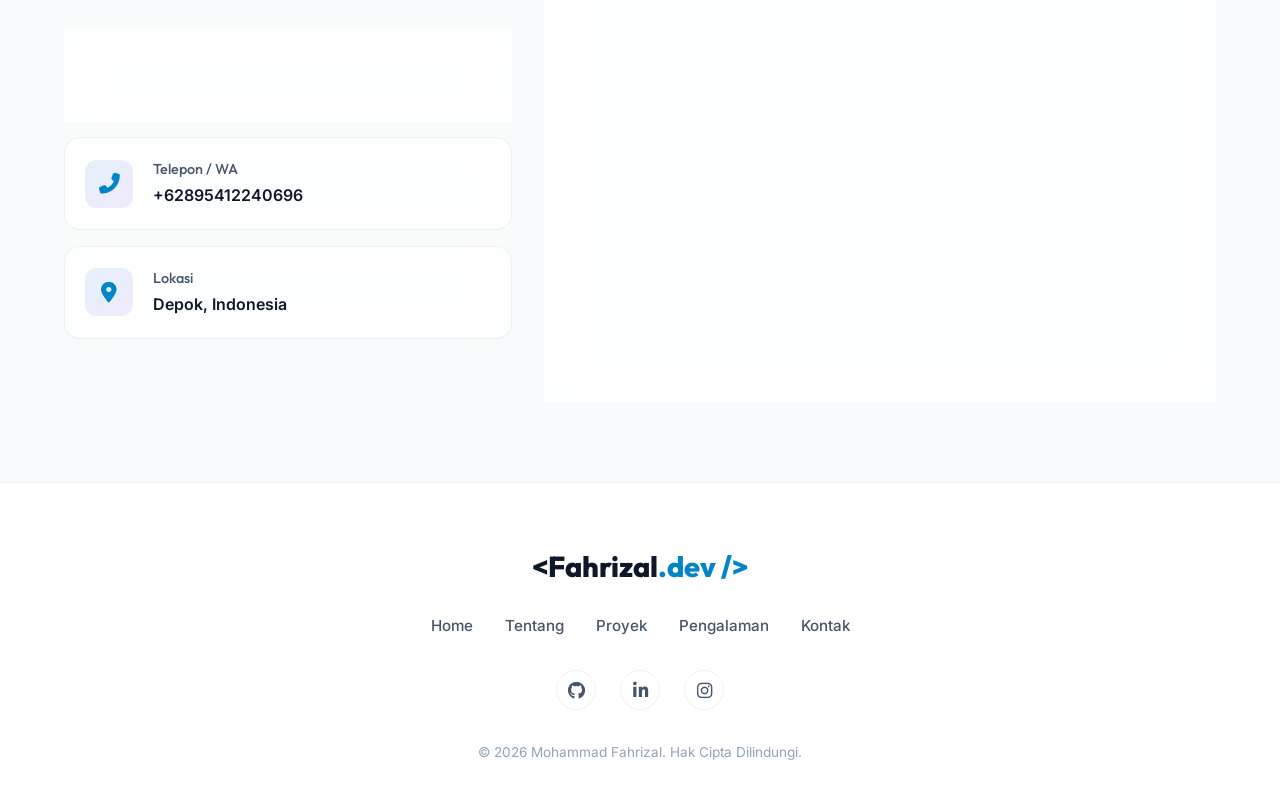
==== commit 00c30e3f: "mengubah alamat repo" ====
--- a/index.html
+++ b/index.html
@@ -87,13 +87,13 @@
                                 class="fas fa-arrow-down"></i></a>
                     </div>
                     <div class="home-social">
-                        <a href="https://github.com" target="_blank" class="home-social-icon" id="hero-social-github"
+                        <a href="https://github.com/fahrizal001/" target="_blank" class="home-social-icon" id="hero-social-github"
                             title="GitHub"><i class="fab fa-github"></i></a>
                         <a href="https://linkedin.com" target="_blank" class="home-social-icon"
                             id="hero-social-linkedin" title="LinkedIn"><i class="fab fa-linkedin-in"></i></a>
                         <a href="https://dribbble.com" target="_blank" class="home-social-icon"
                             id="hero-social-dribbble" title="Dribbble"><i class="fab fa-dribbble"></i></a>
-                        <a href="https://instagram.com" target="_blank" class="home-social-icon"
+                        <a href="https://www.instagram.com/rrizalll1/" target="_blank" class="home-social-icon"
                             id="hero-social-instagram" title="Instagram"><i class="fab fa-instagram"></i></a>
                     </div>
                 </div>
@@ -168,26 +168,26 @@
                         <div class="skills-category card glass">
                             <h4 class="category-title"><i class="fas fa-code text-cyan"></i> Frontend</h4>
                             <div class="skills-tags">
-                                <span class="skill-tag">HTML5</span>
-                                <span class="skill-tag">CSS3 / SASS</span>
-                                <span class="skill-tag">JavaScript (ES6+)</span>
+                                <span class="skill-tag">HTML</span>
+                                <span class="skill-tag">CSS</span>
+                                <!-- <span class="skill-tag">JavaScript (ES6+)</span>
                                 <span class="skill-tag">TypeScript</span>
                                 <span class="skill-tag">React.js</span>
                                 <span class="skill-tag">Next.js</span>
-                                <span class="skill-tag">TailwindCSS</span>
+                                <span class="skill-tag">TailwindCSS</span> -->
                             </div>
                         </div>
 
                         <div class="skills-category card glass">
                             <h4 class="category-title"><i class="fas fa-server text-purple"></i> Backend & DB</h4>
                             <div class="skills-tags">
-                                <span class="skill-tag">Node.js</span>
-                                <span class="skill-tag">Express.js</span>
+                                <!-- <span class="skill-tag">Node.js</span>
+                                <span class="skill-tag">Express.js</span> -->
                                 <span class="skill-tag">RESTful API</span>
-                                <span class="skill-tag">GraphQL</span>
+                                <!-- <span class="skill-tag">GraphQL</span> -->
                                 <span class="skill-tag">MySQL / PostgreSQL</span>
-                                <span class="skill-tag">MongoDB</span>
-                                <span class="skill-tag">Firebase</span>
+                                <!-- <span class="skill-tag">MongoDB</span>
+                                <span class="skill-tag">Firebase</span> -->
                             </div>
                         </div>
 
@@ -196,10 +196,10 @@
                             <div class="skills-tags">
                                 <span class="skill-tag">Git / GitHub</span>
                                 <span class="skill-tag">VS Code</span>
-                                <span class="skill-tag">Figma</span>
-                                <span class="skill-tag">Adobe Photoshop</span>
+                                <!-- <span class="skill-tag">Figma</span>
+                                <span class="skill-tag">Adobe Photoshop</span> -->
                                 <span class="skill-tag">Docker</span>
-                                <span class="skill-tag">Vercel / Netlify</span>
+                                <!-- <span class="skill-tag">Vercel / Netlify</span> -->
                             </div>
                         </div>
                     </div>
